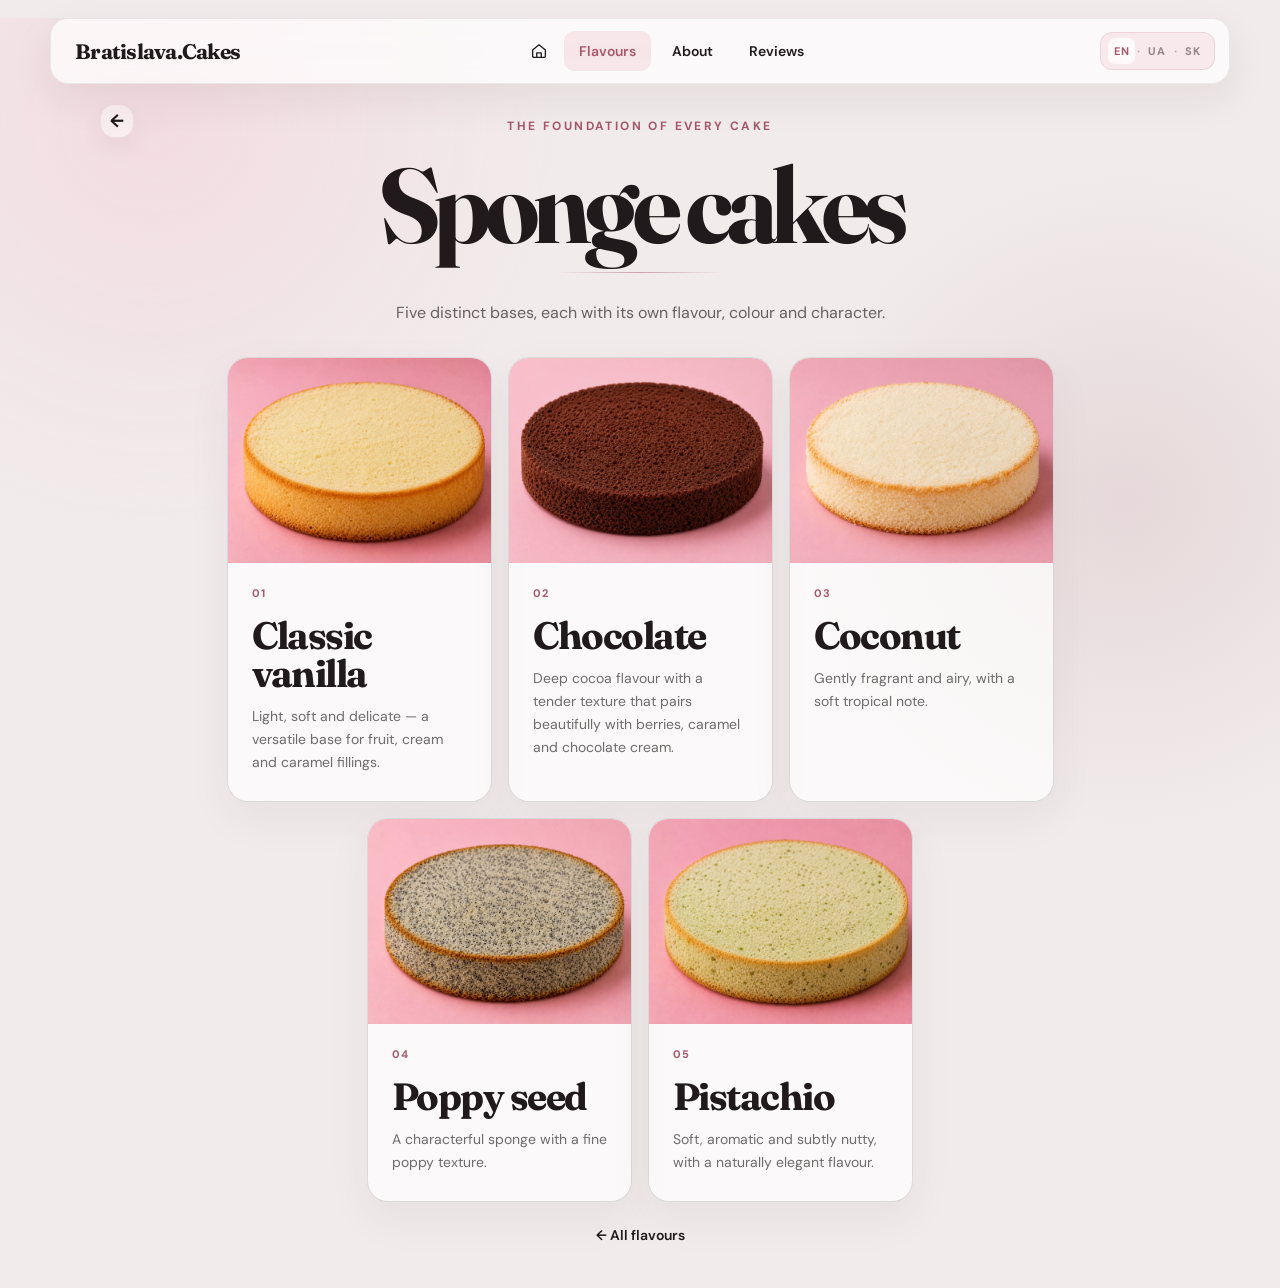
==== biscuits.html @ be89b929 "Initial cake website" ====
<!DOCTYPE html>
<html lang="en">
<head>
  <meta charset="UTF-8">
  <meta name="viewport" content="width=device-width, initial-scale=1.0">
  <meta name="description" content="Explore sponge cake flavours.">
  <title>Sponge cakes — Bratislava Cakes</title>
  <link rel="preconnect" href="https://fonts.googleapis.com">
  <link rel="preconnect" href="https://fonts.gstatic.com" crossorigin>
  <link href="https://fonts.googleapis.com/css2?family=DM+Sans:wght@400;500;600;700&family=Fraunces:opsz,wght@9..144,700;9..144,800&display=swap" rel="stylesheet">
  <link rel="stylesheet" href="style.css">
</head>
<body>
  <main class="page home-page catalog-page">
    <header class="top-nav">
      <a href="index.html" class="nav-logo" aria-label="Bratislava Cakes home">Bratislava.Cakes</a>
      <nav class="nav-links" aria-label="Main navigation">
        <a href="index.html" class="home-icon-link" aria-label="Home" title="Home">
          <svg viewBox="0 0 24 24" aria-hidden="true"><path d="M3.5 10.7 12 3.8l8.5 6.9v8.1a1.7 1.7 0 0 1-1.7 1.7H5.2a1.7 1.7 0 0 1-1.7-1.7v-8.1Z"></path><path d="M9 20.5v-6h6v6"></path></svg>
        </a>
        <a href="fillings.html" class="current" data-i18n="navFillings">Flavours</a>
        <a href="info.html" data-i18n="navInfo">About</a>
        <a href="reviews.html" data-i18n="navReviews">Reviews</a>
      </nav>
      <div class="language-switcher" aria-label="Choose language">
        <button class="language-option active" type="button" data-lang="en" aria-pressed="true">EN</button><span aria-hidden="true">·</span>
        <button class="language-option" type="button" data-lang="uk" aria-pressed="false">UA</button><span aria-hidden="true">·</span>
        <button class="language-option" type="button" data-lang="sk" aria-pressed="false">SK</button>
      </div>
    </header>

    <section class="catalog-hero">
      <a href="fillings.html" class="catalog-breadcrumb" data-i18n="backFlavours">← All flavours</a>
      <p class="hero-kicker" data-i18n="spongeKicker">The foundation of every cake</p>
      <h1 data-i18n="spongeTitle">Sponge cakes</h1>
      <p data-i18n="spongeIntro">Five distinct bases, each with its own flavour, colour and character.</p>
    </section>

    <section class="catalog-gallery sponge-grid">
      <article class="catalog-item">
        <img src="images/spongecakes/clasic.png" alt="Classic vanilla sponge cake">
        <div class="catalog-copy"><span>01</span><h2 data-i18n="spongeClassic">Classic vanilla</h2><p data-i18n="spongeClassicText">Light, soft and delicate — a versatile base for fruit, cream and caramel fillings.</p></div>
      </article>
      <article class="catalog-item">
        <img src="images/spongecakes/chocolate.png" alt="Chocolate sponge cake">
        <div class="catalog-copy"><span>02</span><h2 data-i18n="spongeChocolate">Chocolate</h2><p data-i18n="spongeChocolateText">Deep cocoa flavour with a tender texture that pairs beautifully with berries, caramel and chocolate cream.</p></div>
      </article>
      <article class="catalog-item">
        <img src="images/spongecakes/coconut.png" alt="Coconut sponge cake">
        <div class="catalog-copy"><span>03</span><h2 data-i18n="spongeCoconut">Coconut</h2><p data-i18n="spongeCoconutText">Gently fragrant and airy, with a soft tropical note.</p></div>
      </article>
      <article class="catalog-item">
        <img src="images/spongecakes/makovi.png" alt="Poppy seed sponge cake">
        <div class="catalog-copy"><span>04</span><h2 data-i18n="spongePoppy">Poppy seed</h2><p data-i18n="spongePoppyText">A characterful sponge with a fine poppy texture.</p></div>
      </article>
      <article class="catalog-item">
        <img src="images/spongecakes/phistacia.png" alt="Pistachio sponge cake">
        <div class="catalog-copy"><span>05</span><h2 data-i18n="spongePistachio">Pistachio</h2><p data-i18n="spongePistachioText">Soft, aromatic and subtly nutty, with a naturally elegant flavour.</p></div>
      </article>
    </section>

    <a href="fillings.html" class="about-back" data-i18n="backFlavours">← All flavours</a>
    <footer class="contacts"><p data-i18n="contactText">Contact me</p><div class="contact-links"><a href="https://www.instagram.com/torty_bratislava_?igsh=MTR3NGNseXhjaHdnbg==" target="_blank" rel="noopener noreferrer">Instagram</a><a href="https://www.facebook.com/Ilonatortybratislava" target="_blank" rel="noopener noreferrer">Facebook</a><a href="https://t.me/Lol_ita_18" target="_blank" rel="noopener noreferrer">Telegram</a></div></footer>
  </main>
  <script src="script.js"></script>
</body>
</html>
---- style.css ----
/* =========================
   БАЗОВІ НАЛАШТУВАННЯ
========================= */

* {
  margin: 0;
  padding: 0;
  box-sizing: border-box;
}

:root {
  --dark-pink: #A6596D;
  --bright-pink: #F2859A;
  --dusty-pink: #BE8F97;
  --light-pink: #F3D5DD;
  --cream: #F1EBEB;
  --text-dark: #6D2932;
  --ink: #211A1C;
  --white: #ffffff;
}

body {
  min-height: 100vh;
  overflow-x: hidden;

  font-family: Arial, sans-serif;
  color: var(--text-dark);

  background:
    radial-gradient(
      circle at top,
      var(--light-pink) 0%,
      var(--cream) 45%,
      var(--dusty-pink) 100%
    );
}

img {
  max-width: 100%;
}

.page {
  min-height: 100vh;
}

/* =========================
   ВЕРХНЄ МЕНЮ
========================= */

.top-nav {
  position: sticky;
  top: 18px;
  z-index: 50;

  width: calc(100% - 40px);
  max-width: 1150px;

  margin: 18px auto 0;
  padding: 14px 18px;

  display: flex;
  align-items: center;
  justify-content: space-between;
  gap: 20px;

  background: rgba(241, 235, 235, 0.88);
  border: 1px solid rgba(166, 89, 109, 0.25);
  border-radius: 26px;

  backdrop-filter: blur(14px);
  -webkit-backdrop-filter: blur(14px);

  box-shadow: 0 12px 30px rgba(166, 89, 109, 0.14);
}

.nav-logo {
  display: flex;
  align-items: center;
  gap: 12px;

  color: var(--dark-pink);
  text-decoration: none;
  font-weight: 900;
}

.nav-logo img {
  width: 48px;
  height: 48px;

  border-radius: 50%;
  object-fit: cover;

  border: 2px solid var(--light-pink);
}

.nav-links {
  display: flex;
  align-items: center;
  gap: 12px;
}

.nav-links a {
  padding: 12px 18px;

  color: var(--dark-pink);
  background: var(--light-pink);

  border: 1px solid transparent;
  border-radius: 18px;

  text-decoration: none;
  font-weight: 800;

  transition: 0.25s;
}

.nav-links a:hover {
  color: var(--cream);
  background: var(--bright-pink);

  transform: translateY(-2px);
}

.nav-links a.active {
  color: var(--cream);
  background: var(--dark-pink);
  border-color: var(--dark-pink);

  box-shadow: 0 8px 20px rgba(166, 89, 109, 0.25);
}

/* =========================
   ГОЛОВНИЙ ЕКРАН
========================= */

.main-hero {
  position: relative;

  min-height: 720px;
  overflow: hidden;

  padding: 70px 24px 80px;

  text-align: center;
}

.hero-content {
  position: relative;
  z-index: 3;
}

.hero-logo {
  width: 190px;
  height: 190px;

  margin-bottom: 26px;

  border-radius: 50%;
  object-fit: cover;

  border: 0.5px solid rgba(0, 0, 0, 0.25);

  box-shadow:
    0 0 28px rgba(0, 0, 0, 0.14),
    0 0 50px rgba(0, 0, 0, 0.08);
}

.hero-content h1,
.hero-title {
  max-width: 900px;
  margin: 0 auto;

  font-family: "Lilita One", sans-serif;
  font-size: clamp(54px, 7vw, 82px);
  font-weight: 400;
  line-height: 0.95;
  letter-spacing: 1px;

  color: var(--dark-pink);

  text-shadow:
    0 4px 10px rgba(166, 89, 109, 0.12);
}

/* =========================
   РОЖЕВА ДУГА
========================= */

.pink-ribbon {
  position: absolute;
  top: 280px;
  left: 0;
  z-index: 1;

  width: 100%;
  height: 350px;

  pointer-events: none;

  filter:
    drop-shadow(0 28px 28px rgba(166, 89, 109, 0.32))
    drop-shadow(0 10px 18px rgba(109, 41, 50, 0.18))
    drop-shadow(0 -8px 16px rgba(255, 255, 255, 0.25));
}

.main-hero::before,
.main-hero::after {
  content: none;
  display: none;
}

/* =========================
   КОНТАКТИ
========================= */

.contacts {
  width: calc(100% - 40px);
  max-width: 900px;

  margin: 30px auto 40px;
  padding: 22px;

  color: var(--dark-pink);
  text-align: center;

  background: rgba(241, 235, 235, 0.75);
  border: 1px solid rgba(166, 89, 109, 0.35);
  border-radius: 22px;

  box-shadow: 0 12px 30px rgba(166, 89, 109, 0.12);
}

.contacts p {
  margin-bottom: 12px;

  text-align: center;
  font-weight: 800;
}

.contact-links {
  display: flex;
  justify-content: center;
  flex-wrap: wrap;
  gap: 12px;
}

.contact-links a {
  padding: 10px 16px;

  color: var(--dark-pink);
  background: var(--light-pink);

  border: 1px solid rgba(166, 89, 109, 0.3);
  border-radius: 14px;

  text-decoration: none;
  font-size: 14px;
  font-weight: 700;

  transition: 0.25s;
}

.contact-links a:hover {
  color: var(--cream);
  background: var(--dark-pink);

  transform: translateY(-2px);
}

@media (max-width: 700px) {
  .top-nav {
    top: 8px;

    width: calc(100% - 20px);
    margin-top: 8px;

    flex-direction: column;
    gap: 12px;
  }

  .nav-links {
    justify-content: center;
    flex-wrap: wrap;
    gap: 8px;
  }

  .nav-links a {
    padding: 10px 13px;
    font-size: 14px;
  }

  .main-hero {
    min-height: 630px;
    padding: 55px 12px 60px;
  }

  .hero-logo {
    width: 135px;
    height: 135px;
  }

  .hero-content h1,
  .hero-title {
    font-size: 48px;
  }

  .pink-ribbon {
    top: 275px;
    height: 240px;
  }
}

/* =========================
   АНІМАЦІЯ
========================= */

@keyframes showUp {
  from {
    opacity: 0;
    transform: scale(0.92) translateY(20px);
  }

  to {
    opacity: 1;
    transform: scale(1) translateY(0);
  }
}

/* =========================
   ОНОВЛЕНА ГОЛОВНА СТОРІНКА
========================= */

body:has(.home-page) {
  color: var(--ink);
  background: var(--cream);
  font-family: "DM Sans", sans-serif;
}

.home-page .top-nav {
  top: 16px;
  max-width: 1180px;
  padding: 12px 14px 12px 24px;
  background: rgba(255, 255, 255, 0.7);
  border: 1px solid rgba(33, 26, 28, 0.08);
  border-radius: 18px;
  box-shadow: 0 14px 40px rgba(73, 43, 51, 0.08);
}

.home-page .nav-logo {
  color: var(--ink);
  font-family: "Fraunces", serif;
  font-size: 21px;
  font-weight: 700;
  letter-spacing: -0.035em;
}

.home-page .nav-links {
  gap: 6px;
}

.home-page .nav-links a {
  padding: 10px 14px;
  color: var(--ink);
  background: transparent;
  border-radius: 10px;
  font-size: 14px;
  font-weight: 600;
}

.home-page .nav-links a:hover {
  color: var(--dark-pink);
  background: rgba(243, 213, 221, 0.55);
  transform: none;
}

.language-switcher {
  display: flex;
  align-items: center;
  gap: 2px;
  padding: 5px 7px;
  color: rgba(33, 26, 28, 0.3);
  background: rgba(243, 213, 221, 0.45);
  border: 1px solid rgba(166, 89, 109, 0.14);
  border-radius: 12px;
}

.language-option {
  padding: 6px;
  color: rgba(33, 26, 28, 0.48);
  background: transparent;
  border: 0;
  border-radius: 7px;
  font: inherit;
  font-size: 11px;
  font-weight: 700;
  letter-spacing: 0.08em;
  cursor: pointer;
  transition: 0.2s ease;
}

.language-option:hover,
.language-option.active {
  color: var(--dark-pink);
  background: rgba(255, 255, 255, 0.72);
}

.home-page .main-hero {
  min-height: calc(100vh - 96px);
  min-height: calc(100svh - 96px);
  padding: clamp(36px, 6svh, 72px) 24px clamp(150px, 19svh, 190px);
  display: flex;
  align-items: center;
  justify-content: center;
}

.hero-glow {
  position: absolute;
  top: -120px;
  left: 50%;
  width: min(900px, 95vw);
  height: 620px;
  transform: translateX(-50%);
  background: radial-gradient(circle, rgba(243, 213, 221, 0.95) 0%, rgba(241, 235, 235, 0) 68%);
  pointer-events: none;
}

.home-page .hero-content {
  position: relative;
  z-index: 4;
  transform: translateY(clamp(-18px, -2.5svh, 0px));
}

.hero-kicker {
  margin-bottom: 22px;
  color: var(--dark-pink);
  font-size: 12px;
  font-weight: 700;
  letter-spacing: 0.2em;
  text-transform: uppercase;
}

.home-page .hero-logo {
  width: 210px;
  height: 210px;
  margin-bottom: 30px;
  border: 1px solid rgba(33, 26, 28, 0.08);
  box-shadow: 0 24px 55px rgba(109, 41, 50, 0.13), 0 0 0 10px rgba(255, 255, 255, 0.42);
}

.home-page .hero-title {
  font-family: "Fraunces", serif;
  font-size: clamp(56px, 7.4vw, 94px);
  font-weight: 700;
  line-height: 0.94;
  letter-spacing: -0.06em;
  color: var(--ink);
  text-shadow: none;
}

.hero-description {
  max-width: 510px;
  margin: 22px auto 0;
  color: rgba(33, 26, 28, 0.66);
  font-size: 16px;
  line-height: 1.7;
}

.home-page .pink-ribbon {
  top: auto;
  bottom: -1px;
  z-index: 2;
  height: 175px;
  filter: drop-shadow(0 -14px 22px rgba(166, 89, 109, 0.13));
}

.featured-cakes {
  position: relative;
  overflow: hidden;
  width: min(1180px, calc(100% - 32px));
  margin: 42px auto 30px;
  padding: clamp(18px, 2.2vw, 26px);
  background:
    radial-gradient(circle at 10% 4%, rgba(230, 162, 181, 0.24), transparent 28%),
    radial-gradient(circle at 88% 12%, rgba(166, 89, 109, 0.08), transparent 24%),
    linear-gradient(135deg, rgba(255, 250, 247, 0.9), rgba(248, 225, 231, 0.36));
  border: 1px solid rgba(166, 89, 109, 0.22);
  border-radius: 32px;
  box-shadow:
    inset 0 0 0 1px rgba(255, 255, 255, 0.62),
    0 24px 62px rgba(73, 43, 51, 0.11);
}

.featured-cakes-heading {
  position: relative;
  z-index: 1;
  margin-bottom: 16px;
  text-align: center;
}

.featured-cakes-heading h2 {
  color: var(--ink);
  font-family: "Fraunces", serif;
  font-size: clamp(36px, 4.2vw, 56px);
  line-height: 0.95;
  letter-spacing: -0.06em;
}

.featured-cakes-heading h2::after,
.about-hero h1::after,
.flavours-hero h1::after,
.catalog-hero h1::after,
.real-cakes-hero h1::after,
.reviews-hero h1::after {
  content: "";
  display: block;
  width: min(170px, 38vw);
  height: 1px;
  margin: 18px auto 0;
  background: linear-gradient(90deg, transparent, rgba(166, 89, 109, 0.5), transparent);
}

.featured-cakes-heading h2::after {
  width: min(145px, 34vw);
  margin-top: 14px;
}

.featured-cakes-carousel {
  position: relative;
  z-index: 1;
}

.featured-cakes-rows {
  display: grid;
  gap: 10px;
}

.featured-cakes-carousel {
  overflow: hidden;
  padding: 12px 4px 10px;
  border-top: 1px solid rgba(166, 89, 109, 0.2);
  border-radius: 0;
}

.featured-cakes-carousel::before {
  content: "";
  position: absolute;
  top: -1px;
  left: 50%;
  z-index: 2;
  width: min(220px, 44%);
  height: 1px;
  background: linear-gradient(90deg, transparent, rgba(166, 89, 109, 0.72), transparent);
  transform: translateX(-50%);
  pointer-events: none;
}

.featured-cakes-track {
  width: max-content;
  display: flex;
  gap: 12px;
  animation: featuredCakesScroll 72s linear infinite;
}

.featured-cakes-carousel-reverse .featured-cakes-track {
  animation-name: featuredCakesScrollReverse;
  animation-duration: 76s;
}

.featured-cakes-carousel.is-paused .featured-cakes-track {
  animation-play-state: paused;
}

.featured-cakes-track img {
  width: clamp(132px, 14vw, 176px);
  aspect-ratio: 4 / 4.9;
  flex: 0 0 auto;
  object-fit: cover;
  padding: 4px;
  background: linear-gradient(145deg, rgba(255, 250, 247, 0.84), rgba(243, 213, 221, 0.34));
  border: 1px solid rgba(166, 89, 109, 0.18);
  border-radius: 22px;
  box-shadow:
    inset 0 0 0 1px rgba(255, 255, 255, 0.56),
    0 14px 32px rgba(73, 43, 51, 0.1);
  cursor: pointer;
  opacity: var(--featured-opacity, 0.76);
  transform: scale(var(--featured-scale, 0.9));
  transform-origin: center;
  transition: opacity 0.28s ease, transform 0.28s ease, box-shadow 0.28s ease, filter 0.28s ease;
  will-change: transform, opacity;
}

.featured-cakes-track img:hover {
  border-color: rgba(166, 89, 109, 0.24);
  box-shadow:
    inset 0 0 0 1px rgba(255, 255, 255, 0.64),
    0 16px 36px rgba(73, 43, 51, 0.15);
  filter: saturate(1.06) contrast(1.02);
}

.featured-cakes-carousel.is-paused .featured-cakes-track img {
  cursor: pointer;
}

.real-cakes-link {
  width: fit-content;
  margin: 14px auto 0;
  padding: 9px 16px;
  display: flex;
  align-items: center;
  justify-content: center;
  color: var(--ink);
  text-decoration: none;
  background: rgba(255, 255, 255, 0.58);
  border: 1px solid rgba(166, 89, 109, 0.16);
  border-radius: 999px;
  box-shadow: 0 10px 26px rgba(73, 43, 51, 0.07);
  font-size: 13px;
  font-weight: 700;
  transition: 0.2s ease;
}

.real-cakes-link:hover {
  color: var(--white);
  background: var(--ink);
  border-color: var(--ink);
  transform: translateY(-2px);
}

.most-loved {
  width: min(820px, calc(100% - 40px));
  margin: 42px auto 0;
  padding: 22px 24px 24px;
  background:
    radial-gradient(circle at 8% 18%, rgba(230, 162, 181, 0.18), transparent 34%),
    linear-gradient(135deg, rgba(255, 250, 247, 0.72), rgba(243, 213, 221, 0.42));
  border: 1px solid rgba(166, 89, 109, 0.14);
  border-radius: 26px;
  box-shadow: 0 16px 42px rgba(73, 43, 51, 0.07);
}

.most-loved-heading {
  max-width: 560px;
  margin: 0 auto 16px;
  text-align: center;
}

.most-loved-heading h2 {
  color: var(--ink);
  font-family: "Fraunces", serif;
  font-size: clamp(30px, 4vw, 42px);
  line-height: 1;
  letter-spacing: -0.045em;
}

.most-loved-heading > p:last-child {
  max-width: 480px;
  margin: 9px auto 0;
  color: rgba(33, 26, 28, 0.62);
  font-size: 13px;
  line-height: 1.6;
}

.most-loved-grid {
  display: flex;
  flex-wrap: wrap;
  justify-content: center;
  gap: 9px;
}

.most-loved-chip {
  padding: 10px 15px;
  color: var(--ink);
  text-decoration: none;
  background: rgba(255, 255, 255, 0.58);
  border: 1px solid rgba(166, 89, 109, 0.15);
  border-radius: 999px;
  box-shadow: 0 9px 22px rgba(73, 43, 51, 0.06);
  font-size: 13px;
  font-weight: 700;
  transition: 0.2s ease;
}

.most-loved-chip:hover {
  color: var(--white);
  background: var(--ink);
  border-color: var(--ink);
  transform: translateY(-2px);
}

@keyframes featuredCakesScroll {
  from {
    transform: translateX(0);
  }

  to {
    transform: translateX(calc(-50% - 7px));
  }
}

@keyframes featuredCakesScrollReverse {
  from {
    transform: translateX(calc(-50% - 7px));
  }

  to {
    transform: translateX(0);
  }
}

@media (prefers-reduced-motion: reduce) {
  .featured-cakes-track {
    animation: none;
  }
}

/* =========================
   ABOUT
========================= */

.about-page {
  padding-bottom: 10px;
  background: radial-gradient(circle at 50% 8%, rgba(243, 213, 221, 0.8), transparent 34%);
}

.home-page .nav-links a.current {
  color: var(--dark-pink);
  background: rgba(243, 213, 221, 0.55);
}

.home-page .nav-links .home-icon-link {
  width: 38px;
  height: 38px;
  padding: 9px;
  display: inline-flex;
  align-items: center;
  justify-content: center;
}

.home-icon-link svg {
  width: 18px;
  height: 18px;
  fill: none;
  stroke: currentColor;
  stroke-width: 1.8;
  stroke-linecap: round;
  stroke-linejoin: round;
}

.about-hero {
  width: min(920px, calc(100% - 40px));
  margin: 0 auto;
  padding: 62px 0 44px;
  text-align: center;
}

.about-hero h1 {
  max-width: 800px;
  margin: 0 auto;
  color: var(--ink);
  font-family: "Fraunces", serif;
  font-size: clamp(54px, 8vw, 96px);
  font-weight: 700;
  line-height: 0.95;
  letter-spacing: -0.055em;
  white-space: pre-line;
}

.about-intro {
  max-width: 650px;
  margin: 24px auto 0;
  color: rgba(33, 26, 28, 0.68);
  font-size: 17px;
  line-height: 1.8;
}

.about-grid {
  width: min(1100px, calc(100% - 40px));
  margin: 0 auto;
  display: grid;
  grid-template-columns: 1.25fr 0.75fr;
  gap: 18px;
}

.about-card {
  position: relative;
  min-height: 270px;
  padding: 30px;
  overflow: hidden;
  display: flex;
  flex-direction: column;
  justify-content: space-between;
  background: rgba(255, 255, 255, 0.62);
  border: 1px solid rgba(33, 26, 28, 0.08);
  border-radius: 24px;
  box-shadow: 0 18px 50px rgba(73, 43, 51, 0.06);
}

.about-card > * {
  position: relative;
  z-index: 2;
}

.about-card-ingredients {
  background:
    linear-gradient(135deg, rgba(255, 250, 247, 0.66), rgba(248, 225, 231, 0.36)),
    url("images/about/about-ingredients.jpeg") center 46% / cover no-repeat;
}

.about-card-ingredients::after {
  content: "";
  position: absolute;
  inset: 0;
  z-index: 1;
  background:
    radial-gradient(circle at 18% 18%, rgba(255, 250, 247, 0.34), transparent 34%),
    linear-gradient(180deg, rgba(255, 250, 247, 0.2), rgba(255, 250, 247, 0.6));
  pointer-events: none;
}

.about-card-cream {
  background:
    linear-gradient(135deg, rgba(255, 250, 247, 0.7), rgba(255, 255, 255, 0.58)),
    url("images/about/about-cream-white.jpeg") center 52% / cover no-repeat;
}

.about-card-cream::after {
  content: "";
  position: absolute;
  inset: 0;
  z-index: 1;
  background:
    radial-gradient(circle at 80% 10%, rgba(243, 213, 221, 0.2), transparent 34%),
    linear-gradient(180deg, rgba(255, 255, 255, 0.18), rgba(255, 250, 247, 0.62));
  pointer-events: none;
}

.about-card-featured {
  grid-row: span 2;
  min-height: 558px;
  color: var(--white);
  background: var(--dark-pink);
}

.about-card-featured::before {
  content: "";
  position: absolute;
  inset: 0;
  z-index: 0;
  background: url("images/about/about-cake-moment.jpeg") center 55% / cover no-repeat;
  opacity: 0.42;
  filter: saturate(0.9) contrast(1.04) brightness(0.96);
}

.about-card-featured::after {
  content: "";
  position: absolute;
  inset: 0;
  z-index: 1;
  background:
    linear-gradient(90deg, rgba(166, 89, 109, 0.9) 0%, rgba(166, 89, 109, 0.76) 54%, rgba(166, 89, 109, 0.54) 100%),
    radial-gradient(circle at 82% 28%, rgba(255, 255, 255, 0.12), transparent 36%);
  pointer-events: none;
}

.about-number {
  font-size: 12px;
  font-weight: 700;
  letter-spacing: 0.12em;
  opacity: 0.55;
}

.about-card h2 {
  max-width: 490px;
  margin-bottom: 18px;
  font-family: "Fraunces", serif;
  font-size: clamp(28px, 4vw, 45px);
  line-height: 1.05;
  letter-spacing: -0.035em;
}

.about-card p {
  max-width: 550px;
  color: rgba(33, 26, 28, 0.67);
  line-height: 1.75;
}

.about-card-featured p {
  color: rgba(255, 255, 255, 0.76);
}

.days-note {
  width: fit-content;
  padding: 11px 15px;
  color: var(--dark-pink);
  background: var(--cream);
  border-radius: 999px;
  font-size: 13px;
}

.about-back {
  display: block;
  width: fit-content;
  margin: 24px auto 34px;
  color: var(--ink);
  text-decoration: none;
  font-size: 14px;
  font-weight: 600;
}

.about-back:hover {
  color: var(--dark-pink);
}

@media (max-width: 760px) {
  .about-hero {
    padding: 44px 0 34px;
  }

  .about-hero h1 {
    font-size: clamp(46px, 14vw, 66px);
  }

  .about-intro {
    font-size: 15px;
  }

  .about-grid {
    grid-template-columns: 1fr;
  }

  .about-card,
  .about-card-featured {
    min-height: 330px;
    grid-row: auto;
    padding: 25px;
  }
}

/* =========================
   FLAVOURS
========================= */

.flavours-page {
  padding-bottom: 10px;
  background:
    radial-gradient(circle at 8% 32%, rgba(243, 213, 221, 0.72), transparent 27%),
    radial-gradient(circle at 92% 8%, rgba(190, 143, 151, 0.28), transparent 24%);
}

.flavours-hero {
  width: min(920px, calc(100% - 40px));
  margin: 0 auto;
  padding: 54px 0 26px;
  text-align: center;
}

.flavours-hero h1 {
  color: var(--ink);
  font-family: "Fraunces", serif;
  font-size: clamp(58px, 8.5vw, 104px);
  font-weight: 700;
  line-height: 0.9;
  letter-spacing: -0.06em;
  white-space: pre-line;
}

.flavours-hero > p:last-child {
  max-width: 590px;
  margin: 28px auto 0;
  color: rgba(33, 26, 28, 0.66);
  font-size: 16px;
  line-height: 1.75;
}

.flavour-categories {
  width: min(1100px, calc(100% - 40px));
  margin: 0 auto 44px;
  display: grid;
  grid-template-columns: repeat(2, minmax(0, 1fr));
  gap: 14px;
}

.flavour-category {
  min-height: 175px;
  padding: 24px;
  display: grid;
  grid-template-columns: 1fr auto;
  grid-template-rows: auto 1fr;
  color: var(--ink);
  background: rgba(255, 255, 255, 0.62);
  border: 1px solid rgba(33, 26, 28, 0.08);
  border-radius: 22px;
  text-decoration: none;
  box-shadow: 0 15px 42px rgba(73, 43, 51, 0.05);
  transition: transform 0.25s ease, box-shadow 0.25s ease, background 0.25s ease;
}

.category-index {
  grid-column: 1;
  grid-row: 1;
  font-size: 11px;
  font-weight: 700;
  letter-spacing: 0.12em;
  opacity: 0.45;
}

.flavour-category h2 {
  grid-column: 1;
  grid-row: 2;
  align-self: end;
  max-width: 400px;
  font-family: "Fraunces", serif;
  font-size: clamp(27px, 3.5vw, 42px);
  line-height: 1;
  letter-spacing: -0.04em;
}

.category-arrow {
  grid-column: 2;
  grid-row: 1 / -1;
  align-self: end;
  width: 40px;
  height: 40px;
  display: grid;
  place-items: center;
  color: inherit;
  border: 1px solid rgba(33, 26, 28, 0.13);
  border-radius: 50%;
  font-size: 18px;
  text-decoration: none;
  transition: transform 0.25s ease;
}

.flavour-category:hover {
  background: rgba(255, 255, 255, 0.9);
  box-shadow: 0 20px 50px rgba(73, 43, 51, 0.1);
  transform: translateY(-4px);
}

.flavour-category:hover .category-arrow {
  transform: rotate(12deg);
}

.flavour-category.last-visited .category-arrow {
  color: var(--dark-pink);
  background: rgba(190, 143, 151, 0.14);
  border-color: rgba(166, 89, 109, 0.2);
  box-shadow: 0 8px 20px rgba(166, 89, 109, 0.08);
}

@media (max-width: 700px) {
  .flavours-hero {
    padding: 36px 0 22px;
  }

  .flavour-categories {
    grid-template-columns: 1fr;
  }

  .flavour-category {
    min-height: 150px;
  }

  .catalog-breadcrumb {
    top: 92px;
    left: 12px;
    width: 30px;
    height: 30px;
    border-radius: 12px;
  }

  .catalog-breadcrumb::before {
    font-size: 16px;
  }
}

/* =========================
   FLAVOUR CATALOGS
========================= */

.catalog-page {
  padding-bottom: 10px;
  background:
    radial-gradient(circle at 12% 8%, rgba(243, 213, 221, 0.68), transparent 25%),
    radial-gradient(circle at 88% 38%, rgba(190, 143, 151, 0.2), transparent 24%);
}

.catalog-hero {
  position: relative;
  width: min(1020px, calc(100% - 40px));
  margin: 0 auto;
  padding: 34px 0 30px;
  text-align: center;
}

.catalog-breadcrumb {
  position: fixed;
  top: 104px;
  left: max(16px, calc((100vw - 1080px) / 2));
  z-index: 44;
  display: inline-flex;
  align-items: center;
  justify-content: center;
  overflow: hidden;
  width: 34px;
  height: 34px;
  color: transparent;
  background: rgba(255, 255, 255, 0.48);
  border: 1px solid rgba(166, 89, 109, 0.12);
  border-radius: 14px;
  text-decoration: none;
  font-size: 0;
  font-weight: 700;
  line-height: 1;
  box-shadow: 0 10px 24px rgba(73, 43, 51, 0.06);
  backdrop-filter: blur(10px);
  -webkit-backdrop-filter: blur(10px);
  transition: transform 0.2s ease, background 0.2s ease, border-color 0.2s ease;
}

.catalog-breadcrumb::before {
  content: "←";
  color: var(--ink);
  font-size: 18px;
  line-height: 1;
  transition: color 0.2s ease;
}

.catalog-breadcrumb:hover {
  background: rgba(255, 255, 255, 0.7);
  border-color: rgba(166, 89, 109, 0.18);
  transform: translateX(-2px);
}

.catalog-breadcrumb:hover::before {
  color: var(--dark-pink);
}

@media (max-width: 700px) {
  .catalog-breadcrumb {
    top: 92px;
    left: 12px;
    width: 30px;
    height: 30px;
    border-radius: 12px;
  }

  .catalog-breadcrumb::before {
    font-size: 16px;
  }
}

.catalog-hero h1 {
  color: var(--ink);
  font-family: "Fraunces", serif;
  font-size: clamp(58px, 9vw, 106px);
  font-weight: 700;
  line-height: 0.92;
  letter-spacing: -0.06em;
}

.catalog-hero > p:last-child {
  max-width: 580px;
  margin: 26px auto 0;
  color: rgba(33, 26, 28, 0.66);
  line-height: 1.75;
}

.catalog-gallery {
  width: min(1080px, calc(100% - 40px));
  margin: 0 auto;
  display: grid;
  gap: 20px;
}

.sponge-grid {
  width: min(900px, calc(100% - 40px));
  display: flex;
  flex-wrap: wrap;
  justify-content: center;
  gap: 16px;
}

.popular-grid,
.collection-grid {
  display: flex;
  flex-wrap: wrap;
  justify-content: center;
  align-items: stretch;
  gap: 20px;
}

.catalog-item {
  overflow: hidden;
  display: flex;
  flex-direction: column;
  flex: 0 1 235px;
  background: rgba(255, 255, 255, 0.68);
  border: 1px solid rgba(33, 26, 28, 0.08);
  border-radius: 24px;
  box-shadow: 0 16px 45px rgba(73, 43, 51, 0.06);
  scroll-margin-top: 120px;
  transition: transform 0.32s ease, box-shadow 0.32s ease, border-color 0.32s ease;
}

.catalog-item:hover {
  transform: none;
  box-shadow: 0 18px 48px rgba(73, 43, 51, 0.09);
  border-color: rgba(166, 89, 109, 0.18);
}

.catalog-item:target {
  animation: cakeTargetGlow 3.8s ease;
}

.catalog-item:target .catalog-copy {
  animation: cakeTargetCopyGlow 3.8s ease;
}

.catalog-item:target .catalog-copy span {
  color: var(--dark-pink);
  animation: cakeTargetNumber 3.8s ease;
}

@keyframes cakeTargetGlow {
  0% {
    border-color: rgba(33, 26, 28, 0.08);
    background: rgba(255, 255, 255, 0.68);
    box-shadow: 0 16px 45px rgba(73, 43, 51, 0.06);
  }

  18% {
    border-color: rgba(166, 89, 109, 0.2);
    background:
      radial-gradient(circle at 50% 18%, rgba(243, 213, 221, 0.78), transparent 52%),
      rgba(255, 248, 250, 0.92);
    box-shadow:
      0 0 0 1px rgba(166, 89, 109, 0.08),
      0 0 42px rgba(243, 213, 221, 0.95),
      0 20px 54px rgba(166, 89, 109, 0.18);
  }

  48% {
    border-color: rgba(166, 89, 109, 0.14);
    background:
      radial-gradient(circle at 50% 18%, rgba(243, 213, 221, 0.46), transparent 54%),
      rgba(255, 250, 250, 0.84);
    box-shadow:
      0 0 30px rgba(243, 213, 221, 0.68),
      0 18px 48px rgba(166, 89, 109, 0.12);
  }

  100% {
    border-color: rgba(33, 26, 28, 0.08);
    background: rgba(255, 255, 255, 0.68);
    box-shadow: 0 16px 45px rgba(73, 43, 51, 0.06);
  }
}

@keyframes cakeTargetCopyGlow {
  0%, 100% {
    background: transparent;
  }

  18% {
    background: linear-gradient(135deg, rgba(243, 213, 221, 0.56), rgba(255, 255, 255, 0.26));
  }

  48% {
    background: linear-gradient(135deg, rgba(243, 213, 221, 0.34), rgba(255, 255, 255, 0.18));
  }
}

@keyframes cakeTargetNumber {
  0%, 100% {
    opacity: 0.45;
  }

  18%, 48% {
    opacity: 0.95;
  }
}

.catalog-item img {
  display: block;
  width: 100%;
  object-fit: cover;
  transition: transform 0.45s ease, filter 0.45s ease;
}

.catalog-item:hover img {
  transform: scale(1.025);
  filter: saturate(1.05) contrast(1.02);
}

.sponge-grid .catalog-item img {
  aspect-ratio: 1 / 0.78;
}

.sponge-grid .catalog-item {
  flex: 0 1 265px;
  border-radius: 21px;
}

.popular-grid .catalog-item img {
  height: auto;
  aspect-ratio: auto;
  object-fit: initial;
  object-position: center;
  background: transparent;
}

.collection-grid .catalog-item img {
  height: auto;
  aspect-ratio: auto;
  object-fit: initial;
  background: transparent;
}

.popular-grid .catalog-copy,
.collection-grid .catalog-copy {
  flex: 1;
  min-height: 185px;
}

.fruit-plombir-card {
  flex-basis: min(100%, 500px);
  display: grid;
  grid-template-columns: minmax(0, 0.95fr) minmax(190px, 1.05fr);
}

.fruit-plombir-card img {
  width: 100%;
  height: 100%;
  object-fit: cover;
}

.fruit-plombir-card .catalog-copy {
  min-height: auto;
  display: flex;
  flex-direction: column;
  justify-content: end;
}

.catalog-item:has(img[src$="3chocolate.png"]) { --photo-bg: #f8bac7; }
.catalog-item:has(img[src$="bananacaramel.png"]) { --photo-bg: #fabfcb; }
.catalog-item:has(img[src$="beilis.kava.png"]) { --photo-bg: #f4c2d1; }
.catalog-item:has(img[src$="blackoxamit.png"]) { --photo-bg: #f8baca; }
.catalog-item:has(img[src$="bueno.png"]) { --photo-bg: #f8d3db; }
.catalog-item:has(img[src$="caramelcrembrule.png"]) { --photo-bg: #f3b2c3; }
.catalog-item:has(img[src$="cherryandcoconut.png"]) { --photo-bg: #f7bbcc; }
.catalog-item:has(img[src$="cherrychocolate.png"]) { --photo-bg: #f8bbc8; }
.catalog-item:has(img[src$="chocolatemilksmatok.png"]) { --photo-bg: #fabdca; }
.catalog-item:has(img[src$="chocolatespokusa.png"]) { --photo-bg: #fab9ca; }
.catalog-item:has(img[src$="jogurt.png"]) { --photo-bg: #f2b9c5; }
.catalog-item:has(img[src$="kapuchino.png"]) { --photo-bg: #f5b9ca; }
.catalog-item:has(img[src$="lotus.png"]) { --photo-bg: #f7b3c2; }
.catalog-item:has(img[src$="makovioxamit.png"]),
.catalog-item:has(img[src$="makovioxamit-v5.png"]) { --photo-bg: #F6BFD3; }
.catalog-item:has(img[src$="nutella.png"]) { --photo-bg: #f6afbd; }
.catalog-item:has(img[src$="oreo.png"]) { --photo-bg: #f9c9d5; }
.catalog-item:has(img[src$="oreocherry.png"]) { --photo-bg: #f3aebd; }
.catalog-item:has(img[src$="oreoraspberry.png"]) { --photo-bg: #f4b1c0; }
.catalog-item:has(img[src$="phistaciacherry.png"]) { --photo-bg: #f4b8c4; }
.catalog-item:has(img[src$="phistaciaraspberry.png"]) { --photo-bg: #f7bac6; }
.catalog-item:has(img[src$="pinakolada.png"]) { --photo-bg: #f6b5c3; }
.catalog-item:has(img[src$="plombircherry.png"]) { --photo-bg: #f6bccb; }
.catalog-item:has(img[src$="rafaello.png"]) { --photo-bg: #f6cbd5; }
.catalog-item:has(img[src$="raspberryandcoconut.png"]) { --photo-bg: #f7b8c9; }
.catalog-item:has(img[src$="redoksamit.png"]) { --photo-bg: #F6BFD3; }
.catalog-item:has(img[src$="shedevrcornoslivkurahanuts.png"]) { --photo-bg: #f3b2c0; }
.catalog-item:has(img[src$="snickers.png"]) { --photo-bg: #f8ceda; }
.catalog-item:has(img[src$="strawberryvanilla.png"]) { --photo-bg: #f4acbb; }
.catalog-item:has(img[src$="teramisufruits.png"]) { --photo-bg: #f5b7c5; }
.catalog-item:has(img[src$="tiramisu.png"]) { --photo-bg: #F6BFD3; }
.catalog-item:has(img[src$="toffee.png"]) { --photo-bg: #F6BFD3; }
.catalog-item:has(img[src$="trimushkitera.png"]) { --photo-bg: #F6BFD3; }

.collection-grid .catalog-copy h2 {
  font-size: clamp(24px, 2.6vw, 34px);
}

.desserts-section {
  width: min(980px, calc(100% - 40px));
  margin: 0 auto 70px;
}

.desserts-section-heading {
  max-width: 680px;
  margin: 0 auto 28px;
  text-align: center;
}

.desserts-section-heading h2 {
  color: var(--ink);
  font-family: "Fraunces", serif;
  font-size: clamp(36px, 5vw, 58px);
  font-weight: 700;
  line-height: 0.98;
  letter-spacing: -0.05em;
}

.dessert-gallery {
  width: min(900px, 100%);
  margin-inline: auto;
  gap: 20px;
}

.dessert-gallery.collection-grid {
  grid-template-columns: repeat(3, minmax(0, 1fr));
}

.desserts-page .dessert-gallery .catalog-item img {
  width: 100%;
  height: 300px;
  object-fit: cover;
  object-position: center;
  background: transparent;
}

.desserts-page .dessert-gallery .catalog-copy {
  min-height: 170px;
  padding: 21px 20px 24px;
}

.desserts-page .dessert-gallery .catalog-copy > span {
  margin-bottom: 13px;
}

.desserts-page .dessert-gallery .catalog-copy h2 {
  font-size: clamp(23px, 2.4vw, 30px);
}

.desserts-page .dessert-gallery .catalog-copy p {
  font-size: 13.5px;
}

.desserts-page .dessert-roll-card {
  flex-basis: min(100%, 760px);
  width: min(100%, 760px);
  margin: 8px auto 0;
  display: grid;
  grid-template-columns: minmax(0, 1fr) minmax(230px, 0.72fr);
}

.desserts-page .dessert-roll-card img {
  width: 100%;
  height: auto;
  max-height: none;
  object-fit: initial;
  background: transparent;
}

.desserts-page .dessert-roll-card .catalog-copy {
  align-self: stretch;
  display: flex;
  flex-direction: column;
  justify-content: end;
}

.classic-cakes-section {
  margin-top: 78px;
}

.classic-cakes-section .dessert-gallery {
  width: min(980px, 100%);
}

.classic-cakes-section .catalog-item {
  flex-basis: min(100%, 300px);
}

.classic-cakes-section .catalog-item img {
  height: 230px;
  object-fit: cover;
  object-position: center center;
}

.classic-cakes-section .catalog-item:has(img[src$="spartak.png"]) img {
  object-position: center 60%;
}

.classic-cakes-section .catalog-item:has(img[src$="esterchazi.png"]) img,
.classic-cakes-section .catalog-item:has(img[src$="monasirskaizba.png"]) img {
  object-position: center 58%;
}

.classic-cakes-section .catalog-copy {
  min-height: 178px;
}

.catalog-item:has(img[src$="medovik.png"]) { --photo-bg: #fab5bf; }
.catalog-item:has(img[src$="napoleon.png"]) { --photo-bg: #f7adba; }
.catalog-item:has(img[src$="spartak.png"]) { --photo-bg: #f2a6b6; }
.catalog-item:has(img[src$="esterchazi.png"]) { --photo-bg: #f4adb9; }
.catalog-item:has(img[src$="monasirskaizba.png"]) { --photo-bg: #f6b7c2; }
.catalog-item:has(img[src$="gorisokzguscenummilk.png"]) { --photo-bg: #fdd8de; }
.catalog-item:has(img[src$="brauni.png"]) { --photo-bg: #f9b2b9; }
.catalog-item:has(img[src$="braunitistecko.png"]) { --photo-bg: #f9cdd3; }
.catalog-item:has(img[src$="biscvitnitistecka-f6bfd3.png"]) { --photo-bg: #F6BFD3; }
.catalog-item:has(img[src$="musovitistecka-f6bfd3.png"]) { --photo-bg: #F6BFD3; }
.catalog-item:has(img[src$="capcake-f6bfd3.png"]) { --photo-bg: #F6BFD3; }
.catalog-item:has(img[src$="chizcake.png"]) { --photo-bg: #fbabbc; }
.catalog-item:has(img[src$="chizcake-f6bfd3-v2.png"]) { --photo-bg: #F6BFD3; }
.catalog-item:has(img[src$="pavlova-f6bfd3-centered.png"]) { --photo-bg: #F6BFD3; }
.desserts-page .dessert-gallery .catalog-item:has(img[src$="pavlova-f6bfd3-centered.png"]) img {
  object-position: center 80%;
}
.catalog-item:has(img[src$="ruletubiscvitnuormerengovi-f6bfd3.png"]) { --photo-bg: #F6BFD3; }
.catalog-item:has(img[src$="ruletubiscvitnuormerengovi-f6bfd3-v2.png"]) { --photo-bg: #F6BFD3; }
.catalog-item:has(img[src$="ruletubiscvitnuormerengovi-f6bfd3-v3.png"]) { --photo-bg: #F6BFD3; }
.catalog-item:has(img[src$="ruletubiscvitnuormerengovi-f6bfd3-v5.png"]) { --photo-bg: #F6BFD3; }
.catalog-item:has(img[src$="ruletubiscvitnuormerengovi-f6bfd3-v6.png"]) { --photo-bg: #F6BFD3; }
.catalog-item:has(img[src$="tartaletka-f6bfd3-v2.png"]) { --photo-bg: #F6BFD3; }
.catalog-item:has(img[src$="tistechkoshu-f6bfd3.png"]) { --photo-bg: #F6BFD3; }
.catalog-item:has(img[src$="trajfl.png"]) { --photo-bg: #fcd2d8; }

.catalog-note {
  width: min(760px, calc(100% - 40px));
  margin: 28px auto 14px;
  padding: 16px 22px;
  color: rgba(33, 26, 28, 0.7);
  background: rgba(255, 255, 255, 0.58);
  border: 1px solid rgba(166, 89, 109, 0.16);
  border-radius: 999px;
  text-align: center;
  font-size: 14px;
  line-height: 1.55;
  box-shadow: 0 14px 35px rgba(73, 43, 51, 0.06);
}

.format-grid {
  width: min(860px, calc(100% - 40px));
  margin: 0 auto 44px;
  display: grid;
  grid-template-columns: repeat(2, minmax(0, 1fr));
  gap: 14px;
}

.format-card {
  position: relative;
  min-height: 0;
  overflow: hidden;
  padding: 0;
  display: flex;
  flex-direction: column;
  background:
    radial-gradient(circle at 15% 12%, rgba(243, 213, 221, 0.9), transparent 34%),
    rgba(255, 255, 255, 0.68);
  border: 1px solid rgba(166, 89, 109, 0.14);
  border-radius: 28px;
  box-shadow: 0 18px 48px rgba(73, 43, 51, 0.07);
  transition: transform 0.32s ease, box-shadow 0.32s ease, border-color 0.32s ease;
}

.format-card:hover {
  transform: translateY(-5px);
  border-color: rgba(166, 89, 109, 0.22);
  box-shadow: 0 24px 60px rgba(73, 43, 51, 0.12);
}

.format-card::before {
  content: "";
  position: absolute;
  inset: 11px;
  z-index: 1;
  border: 1px solid rgba(255, 255, 255, 0.44);
  border-radius: 22px;
  pointer-events: none;
}

.format-featured::before,
.format-wide::before {
  display: none;
}

.format-card::after {
  content: "";
  position: absolute;
  inset: 0;
  z-index: 0;
  background: linear-gradient(135deg, transparent 0 62%, rgba(166, 89, 109, 0.05));
  pointer-events: none;
}

.format-photo {
  position: relative;
  z-index: 1;
  width: calc(100% - 18px);
  aspect-ratio: 1 / 1;
  margin: 9px 9px 0;
  overflow: hidden;
  border: 1px solid rgba(33, 26, 28, 0.08);
  border-radius: 20px;
  box-shadow: inset 0 0 0 1px rgba(255, 255, 255, 0.44);
  background: rgba(255, 248, 243, 0.58);
}

.format-photo::before {
  content: "";
  position: absolute;
  inset: -18px;
  z-index: 0;
  background-image: var(--format-photo);
  background-size: cover;
  background-position: center;
  filter: blur(18px) saturate(0.95);
  opacity: 0.42;
  transform: scale(1.05);
}

.format-photo::after {
  content: "";
  position: absolute;
  inset: 0;
  z-index: 2;
  pointer-events: none;
  background-image: var(--format-photo);
  background-size: cover;
  background-position: center;
  filter: blur(7px) saturate(0.98);
  opacity: 0.28;
  mask:
    linear-gradient(90deg, #000 0 7%, transparent 15% 85%, #000 93% 100%),
    linear-gradient(180deg, #000 0 7%, transparent 15% 85%, #000 93% 100%);
  mask-composite: add;
}

.format-card img {
  position: relative;
  z-index: 1;
  width: 100%;
  height: 100%;
  display: block;
  object-fit: cover;
  object-position: center;
  transition: transform 0.45s ease, filter 0.45s ease;
}

.format-card:hover img {
  transform: scale(1.025);
  filter: saturate(1.05) contrast(1.02);
}

.format-image-classic {
  object-position: 50% 50%;
}

.format-image-bento {
  object-position: 50% 48%;
}

.format-image-mousse {
  object-position: 50% 54%;
}

.format-image-set {
  object-position: 50% 54%;
}

.format-card-copy {
  position: relative;
  z-index: 1;
  min-height: 178px;
  padding: clamp(18px, 2.4vw, 26px);
  display: flex;
  flex-direction: column;
}

.format-card-copy span {
  width: fit-content;
  margin-bottom: 15px;
  padding: 8px 11px;
  color: var(--dark-pink);
  background: rgba(255, 255, 255, 0.68);
  border: 1px solid rgba(166, 89, 109, 0.16);
  border-radius: 999px;
  font-size: 11px;
  font-weight: 800;
  letter-spacing: 0.12em;
}

.format-card h2 {
  margin: auto 0 10px;
  color: var(--ink);
  font-family: "Fraunces", serif;
  font-size: clamp(30px, 3.8vw, 46px);
  line-height: 0.95;
  letter-spacing: -0.055em;
}

.format-card p {
  max-width: 520px;
  color: rgba(33, 26, 28, 0.66);
  font-size: 14px;
  line-height: 1.6;
}

.format-card small {
  width: fit-content;
  margin-top: 20px;
  padding: 8px 12px;
  color: rgba(33, 26, 28, 0.58);
  background: rgba(255, 255, 255, 0.5);
  border: 1px solid rgba(166, 89, 109, 0.12);
  border-radius: 999px;
  font-size: 11px;
  font-weight: 800;
  letter-spacing: 0.08em;
  text-transform: uppercase;
}

.format-featured {
  grid-column: 1 / -1;
  display: grid;
  grid-template-columns: minmax(220px, 300px) minmax(0, 1fr);
  min-height: 0;
  background:
    radial-gradient(circle at 14% 18%, rgba(255, 248, 243, 0.95), transparent 34%),
    radial-gradient(circle at 84% 12%, rgba(166, 89, 109, 0.12), transparent 30%),
    rgba(255, 253, 247, 0.74);
}

.format-wide {
  grid-column: 1 / -1;
  display: grid;
  grid-template-columns: minmax(220px, 300px) minmax(0, 1fr);
  background:
    radial-gradient(circle at 16% 18%, rgba(255, 248, 243, 0.96), transparent 34%),
    radial-gradient(circle at 88% 18%, rgba(190, 143, 151, 0.12), transparent 30%),
    rgba(255, 253, 247, 0.72);
}

.format-featured img,
.format-wide img {
  align-self: stretch;
}

.format-featured .format-photo,
.format-wide .format-photo {
  width: calc(100% - 18px);
  margin: 9px;
  align-self: stretch;
}

.format-featured .format-card-copy,
.format-wide .format-card-copy {
  min-height: 0;
  justify-content: center;
}

.format-wide p {
  max-width: 680px;
}

.format-wide .format-photo {
  height: auto;
}

.format-wide .format-card-copy {
  min-height: 178px;
}

.available-fruits-section {
  width: min(720px, calc(100% - 40px));
  margin: -8px auto 26px;
  padding: 0;
  background: rgba(255, 255, 255, 0.62);
  border: 1px solid rgba(166, 89, 109, 0.16);
  border-radius: 24px;
  text-align: center;
  box-shadow: 0 14px 34px rgba(73, 43, 51, 0.055);
  overflow: hidden;
}

.fruit-catalog-page .catalog-hero {
  padding-bottom: 18px;
}

.fruit-catalog-page .catalog-hero > p:last-child {
  max-width: 470px;
  margin-top: 16px;
  font-size: 14px;
  line-height: 1.55;
}

.available-fruits-section summary {
  position: relative;
  display: flex;
  flex-direction: column;
  align-items: center;
  justify-content: center;
  gap: 4px;
  padding: 13px 48px 12px;
  cursor: pointer;
  list-style: none;
}

.available-fruits-section summary::-webkit-details-marker {
  display: none;
}

.available-fruits-section summary::after {
  content: "↓";
  position: absolute;
  right: 20px;
  top: 50%;
  color: var(--dark-pink);
  width: 25px;
  height: 25px;
  display: grid;
  place-items: center;
  background: rgba(243, 213, 221, 0.54);
  border: 1px solid rgba(166, 89, 109, 0.14);
  border-radius: 50%;
  font-size: 13px;
  line-height: 1;
  transform: translateY(-50%);
  transition: transform 0.22s ease, background 0.22s ease;
}

.available-fruits-section[open] summary::after {
  transform: translateY(-50%) rotate(180deg);
  background: rgba(255, 250, 247, 0.86);
}

.available-fruits-section summary .hero-kicker {
  margin: 0;
}

.available-fruits-section summary small {
  color: rgba(33, 26, 28, 0.52);
  font-size: 11px;
  font-weight: 700;
  letter-spacing: 0.02em;
}

.available-fruits-section h2 {
  margin-top: 8px;
  color: var(--ink);
  font-family: "Fraunces", serif;
  font-size: clamp(34px, 5vw, 54px);
  line-height: 1;
  letter-spacing: -0.05em;
}

.fruit-chip-list {
  margin: 0;
  padding: 0 18px 18px;
  display: flex;
  flex-wrap: wrap;
  justify-content: center;
  gap: 10px;
}

.fruit-chip-list span {
  padding: 8px 12px;
  color: var(--dark-pink);
  background: rgba(243, 213, 221, 0.72);
  border: 1px solid rgba(166, 89, 109, 0.18);
  border-radius: 999px;
  font-size: 13px;
  font-weight: 700;
}

.catalog-copy {
  padding: 23px 24px 27px;
}

.catalog-copy > span {
  display: block;
  margin-bottom: 17px;
  color: var(--dark-pink);
  font-size: 11px;
  font-weight: 700;
  letter-spacing: 0.12em;
}

.catalog-copy h2 {
  margin-bottom: 12px;
  color: var(--ink);
  font-family: "Fraunces", serif;
  font-size: clamp(27px, 3vw, 38px);
  line-height: 1;
  letter-spacing: -0.04em;
}

.catalog-copy p {
  color: rgba(33, 26, 28, 0.64);
  font-size: 14px;
  line-height: 1.65;
}

@media (max-width: 900px) {
  .popular-grid,
  .collection-grid {
    justify-content: center;
  }

  .catalog-item {
    flex-basis: 220px;
  }
}

@media (max-width: 650px) {
  .catalog-hero {
    padding: 32px 0 26px;
  }

  .catalog-breadcrumb {
    top: 28px;
  }

  .catalog-breadcrumb::before {
    font-size: 20px;
  }

  .catalog-hero h1 {
    font-size: clamp(50px, 15vw, 70px);
  }

  .sponge-grid {
    width: min(640px, calc(100% - 24px));
    gap: 14px;
  }

  .sponge-grid .catalog-item {
    flex-basis: min(100%, 330px);
  }

  .popular-grid,
  .collection-grid {
    width: min(520px, calc(100% - 24px));
    gap: 14px;
  }

  .popular-grid .catalog-item,
  .collection-grid .catalog-item {
    flex-basis: calc(50% - 7px);
  }

  .dessert-gallery.collection-grid {
    grid-template-columns: 1fr;
  }

  .desserts-page .dessert-gallery .catalog-item {
    max-width: 330px;
    margin-inline: auto;
  }

  .desserts-page .dessert-roll-card {
    max-width: none;
    display: block;
    flex-basis: 100%;
  }

  .fruit-plombir-card {
    display: block;
  }

  .desserts-page .dessert-roll-card img {
    width: 100%;
    max-height: none;
    aspect-ratio: auto;
    object-fit: initial;
  }

  .popular-grid .catalog-item img {
    aspect-ratio: auto;
    object-fit: initial;
  }

  .desserts-section {
    width: calc(100% - 24px);
    margin-bottom: 52px;
  }

  .catalog-note {
    width: calc(100% - 24px);
    margin: 24px auto 12px;
    border-radius: 22px;
  }

  .available-fruits-section {
    width: calc(100% - 24px);
    margin-bottom: 24px;
  }

  .available-fruits-section summary {
    padding: 12px 42px 11px 18px;
  }

  .available-fruits-section summary::after {
    right: 16px;
  }

  .fruit-chip-list {
    padding: 0 12px 14px;
    gap: 8px;
  }

  .fruit-chip-list span {
    padding: 7px 10px;
    font-size: 12px;
  }

  .format-grid {
    width: calc(100% - 24px);
    grid-template-columns: 1fr;
    gap: 14px;
  }

  .format-card,
  .format-featured {
    border-radius: 24px;
  }

  .format-card-copy {
    min-height: 172px;
    padding: 22px 20px;
  }

  .format-featured,
  .format-wide {
    display: flex;
    flex-direction: column;
  }

  .format-featured .format-card-copy,
  .format-wide .format-card-copy {
    min-height: 172px;
  }

  .dessert-gallery .catalog-copy {
    min-height: auto;
  }
}

@media (max-width: 430px) {
  .popular-grid,
  .collection-grid {
    width: min(300px, calc(100% - 24px));
  }

  .popular-grid .catalog-item,
  .collection-grid .catalog-item {
    flex-basis: 100%;
  }
}

/* =========================
   REVIEWS
========================= */

.real-cakes-page {
  padding-bottom: 36px;
  background:
    radial-gradient(circle at 50% 6%, rgba(243, 213, 221, 0.78), transparent 31%),
    linear-gradient(180deg, rgba(255, 250, 247, 0.44), rgba(255, 255, 255, 0));
}

.real-cakes-hero {
  width: min(900px, calc(100% - 40px));
  margin: 0 auto;
  padding: 54px 0 36px;
  text-align: center;
}

.real-cakes-hero h1 {
  color: var(--ink);
  font-family: "Fraunces", serif;
  font-size: clamp(58px, 8.5vw, 100px);
  font-weight: 700;
  line-height: 0.92;
  letter-spacing: -0.06em;
}

.real-cakes-hero > p:last-child {
  max-width: 570px;
  margin: 20px auto 0;
  color: rgba(33, 26, 28, 0.66);
  line-height: 1.72;
}

.real-cakes-gallery {
  width: min(1120px, calc(100% - 40px));
  margin: 0 auto 46px;
  columns: 4 230px;
  column-gap: 14px;
}

.real-cake-tile {
  position: relative;
  overflow: hidden;
  width: 100%;
  margin: 0 0 14px;
  padding: 8px;
  display: inline-block;
  background:
    linear-gradient(145deg, rgba(255, 252, 249, 0.94), rgba(246, 232, 234, 0.78)) padding-box,
    linear-gradient(145deg, rgba(33, 26, 28, 0.16), rgba(166, 89, 109, 0.2), rgba(255, 250, 247, 0.72)) border-box;
  border: 1px solid transparent;
  border-radius: 24px;
  box-shadow:
    inset 0 0 0 1px rgba(255, 255, 255, 0.76),
    0 1px 0 rgba(255, 255, 255, 0.92),
    0 14px 34px rgba(73, 43, 51, 0.08);
  cursor: zoom-in;
  break-inside: avoid;
  transition: transform 0.3s ease, box-shadow 0.3s ease;
}

.real-cake-tile::after {
  content: "";
  position: absolute;
  inset: 5px;
  z-index: 1;
  pointer-events: none;
  border: 1px solid rgba(33, 26, 28, 0.08);
  border-radius: 19px;
}

.real-cake-tile img {
  position: relative;
  z-index: 0;
  width: 100%;
  height: auto;
  display: block;
  border: 1px solid rgba(255, 255, 255, 0.76);
  border-radius: 17px;
  transition: transform 0.35s ease, filter 0.35s ease;
}

.real-cake-tile:hover {
  transform: translateY(-2px);
  box-shadow:
    inset 0 0 0 1px rgba(255, 255, 255, 0.86),
    0 1px 0 rgba(255, 255, 255, 0.96),
    0 18px 42px rgba(73, 43, 51, 0.12);
}

.real-cake-tile:hover::after {
  border-color: rgba(166, 89, 109, 0.16);
}

.real-cake-tile:hover img {
  filter: saturate(1.04) contrast(1.02);
  transform: scale(1.035);
}

.cake-lightbox {
  position: fixed;
  inset: 0;
  z-index: 140;
  padding: clamp(18px, 4vw, 48px);
  display: none;
  align-items: center;
  justify-content: center;
  background: rgba(33, 26, 28, 0.78);
  backdrop-filter: blur(10px);
}

.cake-lightbox.is-open {
  display: flex;
}

.cake-lightbox-frame {
  max-width: min(94vw, 980px);
  max-height: 88vh;
  padding: clamp(10px, 1.7vw, 18px);
  display: grid;
  place-items: center;
  background:
    linear-gradient(145deg, rgba(255, 252, 249, 0.98), rgba(246, 232, 234, 0.86)) padding-box,
    linear-gradient(145deg, rgba(255, 255, 255, 0.74), rgba(166, 89, 109, 0.22), rgba(33, 26, 28, 0.12)) border-box;
  border: 1px solid transparent;
  border-radius: 32px;
  box-shadow:
    inset 0 0 0 1px rgba(255, 255, 255, 0.74),
    inset 0 0 0 6px rgba(255, 250, 247, 0.38),
    0 30px 86px rgba(0, 0, 0, 0.32);
}

.cake-lightbox img {
  max-width: min(92vw, 940px);
  max-height: 82vh;
  object-fit: contain;
  border: 1px solid rgba(33, 26, 28, 0.12);
  border-radius: 22px;
  box-shadow:
    0 0 0 1px rgba(255, 255, 255, 0.68),
    0 14px 36px rgba(73, 43, 51, 0.16);
}

.cake-lightbox p {
  position: absolute;
  left: 50%;
  bottom: 20px;
  max-width: min(620px, calc(100% - 40px));
  padding: 9px 14px;
  color: var(--ink);
  background: rgba(255, 250, 247, 0.82);
  border-radius: 999px;
  font-size: 12px;
  font-weight: 700;
  transform: translateX(-50%);
}

.cake-lightbox-close {
  position: absolute;
  top: 18px;
  right: 18px;
  width: 42px;
  height: 42px;
  color: var(--ink);
  background: rgba(255, 250, 247, 0.86);
  border: 0;
  border-radius: 999px;
  font-size: 30px;
  line-height: 1;
  cursor: pointer;
}

body.lightbox-open {
  overflow: hidden;
}

.reviews-page {
  position: relative;
  overflow: hidden;
  padding-bottom: 10px;
  background:
    radial-gradient(circle at 50% 7%, rgba(243, 213, 221, 0.82), transparent 30%),
    radial-gradient(circle at 92% 58%, rgba(166, 89, 109, 0.08), transparent 24%);
}

.reviews-page > * {
  position: relative;
  z-index: 1;
}

.reviews-hero {
  width: min(900px, calc(100% - 40px));
  margin: 0 auto;
  padding: 60px 0 42px;
  text-align: center;
}

.reviews-hero h1 {
  color: var(--ink);
  font-family: "Fraunces", serif;
  font-size: clamp(58px, 8.5vw, 100px);
  font-weight: 700;
  line-height: 0.92;
  letter-spacing: -0.06em;
  white-space: pre-line;
}

.reviews-hero > p:last-child {
  max-width: 570px;
  margin: 22px auto 0;
  color: rgba(33, 26, 28, 0.66);
  line-height: 1.75;
}

.reviews-board {
  width: min(1120px, calc(100% - 40px));
  margin: 0 auto;
  display: grid;
  grid-template-columns: minmax(320px, 0.9fr) minmax(420px, 1.1fr);
  align-items: stretch;
  gap: 18px;
}

.reviews-board-main,
.reviews-board-side {
  min-width: 0;
}

.reviews-board-side {
  display: grid;
  gap: 12px;
}

.review-form-card {
  width: 100%;
  height: 100%;
  margin: 0;
  padding: 16px;
  display: flex;
  flex-direction: column;
  background:
    linear-gradient(145deg, rgba(255, 255, 255, 0.78), rgba(255, 250, 247, 0.64));
  border: 1px solid rgba(33, 26, 28, 0.13);
  border-radius: 26px;
  box-shadow:
    inset 0 0 0 1px rgba(255, 255, 255, 0.74),
    0 18px 55px rgba(73, 43, 51, 0.09);
}

.review-form-heading {
  padding: 8px 8px 24px;
  display: grid;
  grid-template-columns: 44px 1fr;
  gap: 10px;
}

.review-form-heading > span {
  padding-top: 7px;
  color: var(--dark-pink);
  font-size: 11px;
  font-weight: 700;
}

.review-form-heading h2 {
  margin-bottom: 7px;
  font-family: "Fraunces", serif;
  font-size: 30px;
  letter-spacing: -0.035em;
}

.review-form-heading p {
  color: rgba(33, 26, 28, 0.62);
  font-size: 14px;
}

.site-review-form {
  flex: 1;
  padding: clamp(18px, 3vw, 30px);
  display: grid;
  gap: 16px;
  align-content: start;
  background:
    linear-gradient(145deg, rgba(243, 213, 221, 0.68), rgba(241, 235, 235, 0.86));
  border: 1px solid rgba(166, 89, 109, 0.11);
  border-radius: 18px;
}

.tally-review-frame-wrap {
  padding: clamp(14px, 2vw, 20px);
  overflow: hidden;
}

.tally-review-frame {
  display: block;
  width: 100%;
  min-height: 500px;
  background: transparent;
  border: 0;
  border-radius: 14px;
}

.approved-reviews-section {
  width: min(1120px, calc(100% - 40px));
  margin: 18px auto 0;
  padding: 22px;
  background:
    linear-gradient(145deg, rgba(255, 255, 255, 0.62), rgba(255, 250, 247, 0.46));
  border: 1px solid rgba(33, 26, 28, 0.12);
  border-radius: 24px;
  box-shadow:
    inset 0 0 0 1px rgba(255, 255, 255, 0.56),
    0 14px 38px rgba(73, 43, 51, 0.07);
}

.approved-reviews-heading {
  max-width: 720px;
  margin: 0 auto 18px;
  text-align: center;
}

.approved-reviews-heading h2 {
  color: var(--ink);
  font-family: "Fraunces", serif;
  font-size: clamp(36px, 5vw, 58px);
  line-height: 0.98;
  letter-spacing: -0.055em;
}

.approved-reviews-heading > p:last-child {
  margin-top: 10px;
  color: rgba(33, 26, 28, 0.62);
  font-size: 14px;
  line-height: 1.55;
}

.approved-reviews-grid {
  display: grid;
  grid-template-columns: repeat(3, minmax(0, 1fr));
  gap: 16px;
}

.reviews-empty-state {
  grid-column: 1 / -1;
  min-height: 126px;
  padding: 18px;
  display: flex;
  flex-direction: column;
  align-items: center;
  justify-content: center;
  text-align: center;
  background: rgba(255, 255, 255, 0.52);
  border: 1px dashed rgba(166, 89, 109, 0.28);
  border-radius: 24px;
}

.reviews-empty-state > span {
  margin-bottom: 9px;
  color: var(--dark-pink);
  font-family: serif;
  font-size: 28px;
  line-height: 1;
}

.reviews-empty-state h3 {
  margin-bottom: 6px;
  color: var(--ink);
  font-family: "Fraunces", serif;
  font-size: 21px;
}

.reviews-empty-state p {
  color: rgba(33, 26, 28, 0.58);
  font-size: 14px;
}

.approved-review-card {
  min-height: 150px;
  padding: 18px;
  display: flex;
  flex-direction: column;
  gap: 12px;
  background:
    linear-gradient(145deg, rgba(255, 255, 255, 0.72), rgba(255, 250, 247, 0.58));
  border: 1px solid rgba(166, 89, 109, 0.15);
  border-radius: 22px;
  box-shadow:
    inset 0 0 0 1px rgba(255, 255, 255, 0.58),
    0 12px 30px rgba(73, 43, 51, 0.06);
}

.approved-review-stars {
  color: var(--dark-pink);
  font-size: 17px;
  letter-spacing: 0.08em;
}

.approved-review-card blockquote {
  margin: 0;
  color: rgba(33, 26, 28, 0.74);
  font-size: 14px;
  line-height: 1.65;
}

.approved-review-card figcaption {
  margin-top: auto;
  color: var(--ink);
  font-size: 13px;
  font-weight: 700;
}

.story-reviews-section {
  position: relative;
  width: 100%;
  margin: 0;
  padding: 14px 16px;
  background:
    linear-gradient(145deg, rgba(255, 250, 247, 0.72), rgba(255, 255, 255, 0.5));
  border: 1px solid rgba(166, 89, 109, 0.18);
  border-radius: 24px;
  box-shadow:
    inset 0 0 0 1px rgba(255, 255, 255, 0.62),
    0 12px 30px rgba(73, 43, 51, 0.06);
}

.story-reviews-heading .hero-kicker::after,
.reviews-board .most-loved-heading .hero-kicker::after,
.instagram-reviews-card .hero-kicker::after {
  content: "";
  display: block;
  width: 46px;
  height: 1px;
  margin-top: 8px;
  background: linear-gradient(90deg, rgba(166, 89, 109, 0.42), transparent);
}

.story-reviews-heading {
  margin-bottom: 10px;
  text-align: left;
}

.story-reviews-grid {
  display: grid;
  grid-template-columns: repeat(2, minmax(0, 1fr));
  gap: 8px;
}

.story-reviews-grid::-webkit-scrollbar {
  display: none;
}

.story-review-card {
  position: relative;
  overflow: hidden;
  display: grid;
  grid-template-columns: 72px 1fr;
  align-items: center;
  gap: 9px;
  min-height: 82px;
  padding: 8px;
  background: rgba(255, 255, 255, 0.72);
  border: 1px solid rgba(33, 26, 28, 0.11);
  border-radius: 18px;
  box-shadow: 0 8px 20px rgba(73, 43, 51, 0.055);
  cursor: pointer;
  transition: transform 0.18s ease, box-shadow 0.18s ease, border-color 0.18s ease;
}

.story-review-card::after {
  content: "↗";
  position: absolute;
  right: 9px;
  bottom: 8px;
  padding: 3px 7px;
  color: rgba(166, 89, 109, 0.78);
  background: rgba(255, 250, 247, 0.78);
  border: 1px solid rgba(166, 89, 109, 0.12);
  border-radius: 999px;
  font-size: 10px;
  font-weight: 800;
  pointer-events: none;
}

.story-review-card:hover {
  transform: translateY(-1px);
  border-color: rgba(166, 89, 109, 0.2);
  box-shadow: 0 12px 25px rgba(73, 43, 51, 0.075);
}

.story-review-card img {
  width: 72px;
  height: 66px;
  object-fit: contain;
  object-position: center;
  background: rgba(255, 255, 255, 0.82);
  filter: saturate(0.92) contrast(0.98);
  border: 1px solid rgba(166, 89, 109, 0.08);
  border-radius: 13px;
}

.story-review-card p {
  color: rgba(33, 26, 28, 0.76);
  font-size: 11.5px;
  line-height: 1.35;
  display: -webkit-box;
  -webkit-line-clamp: 3;
  -webkit-box-orient: vertical;
  overflow: hidden;
}

.story-review-open {
  grid-column: 2;
  justify-self: start;
  width: fit-content;
  margin-top: -3px;
  padding: 5px 9px;
  color: var(--dark-pink);
  background: rgba(243, 213, 221, 0.44);
  border: 1px solid rgba(166, 89, 109, 0.14);
  border-radius: 999px;
  font: inherit;
  font-size: 10px;
  font-weight: 800;
  cursor: pointer;
  transition: 0.18s ease;
}

.story-review-card:hover .story-review-open,
.story-review-open:focus-visible {
  color: var(--white);
  background: var(--ink);
  border-color: var(--ink);
}

.story-review-album {
  position: fixed;
  inset: 0;
  z-index: 80;
  padding: 24px;
  display: none;
  align-items: center;
  justify-content: center;
  background: rgba(33, 26, 28, 0.54);
  backdrop-filter: blur(10px);
}

.story-review-album.is-open {
  display: flex;
}

.story-review-album-card {
  position: relative;
  width: min(940px, 100%);
  max-height: min(780px, 92vh);
  padding: clamp(14px, 3vw, 24px);
  display: grid;
  grid-template-columns: minmax(260px, 0.82fr) minmax(260px, 1fr);
  gap: 18px;
  overflow: auto;
  background:
    linear-gradient(135deg, rgba(255, 250, 247, 0.94), rgba(243, 213, 221, 0.86)),
    radial-gradient(circle at 100% 0%, rgba(166, 89, 109, 0.12), transparent 36%);
  border: 1px solid rgba(255, 255, 255, 0.66);
  border-radius: 30px;
  box-shadow: 0 28px 80px rgba(18, 14, 16, 0.28);
}

.story-review-album-image {
  padding: 10px;
  display: flex;
  align-items: center;
  justify-content: center;
  background: rgba(255, 255, 255, 0.58);
  border: 1px solid rgba(166, 89, 109, 0.12);
  border-radius: 24px;
}

.story-review-album-image img {
  display: block;
  width: 100%;
  max-height: 620px;
  object-fit: contain;
  border-radius: 18px;
}

.story-review-album-copy {
  padding: clamp(8px, 2vw, 18px);
  align-self: center;
}

.story-review-album-copy h2 {
  margin: 8px 0 14px;
  color: var(--ink);
  font-family: "Fraunces", serif;
  font-size: clamp(32px, 4vw, 52px);
  line-height: 0.98;
  letter-spacing: -0.055em;
}

.story-review-album-text {
  color: rgba(33, 26, 28, 0.76);
  font-size: 15px;
  line-height: 1.72;
  white-space: pre-line;
}

.story-review-album-close {
  position: absolute;
  top: 12px;
  right: 12px;
  z-index: 2;
  width: 34px;
  height: 34px;
  color: var(--white);
  background: var(--ink);
  border: 0;
  border-radius: 50%;
  font-size: 22px;
  line-height: 1;
  cursor: pointer;
}

.instagram-reviews-section {
  width: 100%;
  margin: 0;
}

.instagram-reviews-card {
  position: relative;
  padding: 18px;
  display: grid;
  grid-template-columns: 1fr;
  align-items: start;
  gap: 14px;
  background:
    linear-gradient(135deg, rgba(255, 255, 255, 0.78), rgba(243, 213, 221, 0.54)),
    radial-gradient(circle at 8% 18%, rgba(166, 89, 109, 0.16), transparent 34%);
  border: 1px solid rgba(33, 26, 28, 0.13);
  border-radius: 26px;
  box-shadow:
    inset 0 0 0 1px rgba(255, 255, 255, 0.58),
    0 18px 55px rgba(73, 43, 51, 0.085);
}

.instagram-reviews-card h2 {
  margin: 5px 0 10px;
  color: var(--ink);
  font-family: "Fraunces", serif;
  font-size: 30px;
  line-height: 1;
  letter-spacing: -0.045em;
}

.instagram-reviews-card p:not(.hero-kicker) {
  max-width: 560px;
  color: rgba(33, 26, 28, 0.62);
  font-size: 14px;
  line-height: 1.7;
}

.instagram-review-link {
  padding: 13px 20px;
  color: var(--white);
  background: var(--ink);
  border-radius: 999px;
  text-decoration: none;
  font-size: 13px;
  font-weight: 700;
  white-space: nowrap;
  transition: 0.2s ease;
}

.instagram-review-link:hover {
  background: var(--dark-pink);
  transform: translateY(-2px);
}

.reviews-board .most-loved {
  position: relative;
  width: 100%;
  margin: 0;
  padding: 18px;
  background:
    radial-gradient(circle at 92% 10%, rgba(166, 89, 109, 0.14), transparent 30%),
    linear-gradient(145deg, rgba(248, 225, 231, 0.54), rgba(255, 250, 247, 0.72));
  border-color: rgba(166, 89, 109, 0.2);
  border-radius: 24px;
  box-shadow:
    inset 0 0 0 1px rgba(255, 255, 255, 0.58),
    0 14px 38px rgba(73, 43, 51, 0.07);
}

.reviews-board .most-loved-heading {
  max-width: none;
  margin: 0 0 13px;
  text-align: left;
}

.reviews-board .most-loved-heading h2 {
  font-size: 30px;
}

.reviews-board .most-loved-heading > p:last-child {
  max-width: none;
  margin: 8px 0 0;
  font-size: 13px;
  line-height: 1.45;
}

.reviews-board .most-loved-grid {
  justify-content: flex-start;
}

@media (max-width: 650px) {
  .featured-cakes-heading h2::after,
  .about-hero h1::after,
  .flavours-hero h1::after,
  .catalog-hero h1::after,
  .real-cakes-hero h1::after,
  .reviews-hero h1::after {
    width: 118px;
    margin-top: 14px;
  }

  .reviews-hero { padding: 42px 0 32px; }
  .reviews-hero h1 { font-size: clamp(48px, 14vw, 66px); }
  .reviews-board { width: calc(100% - 20px); grid-template-columns: 1fr; gap: 12px; }
  .review-form-card { width: 100%; padding: 10px; border-radius: 20px; }
  .review-form-heading { padding: 16px 10px 22px; }
  .site-review-form { padding: 22px 16px; border-radius: 14px; }
  .approved-reviews-section { width: calc(100% - 20px); margin-top: 14px; padding: 18px 14px; }
  .approved-reviews-grid { grid-template-columns: 1fr; }
  .story-reviews-section { width: 100%; padding: 13px; }
  .story-reviews-grid { grid-template-columns: 1fr; }
  .story-review-card p { font-size: 11px; }
  .story-review-album { padding: 12px; }
  .story-review-album-card { grid-template-columns: 1fr; max-height: 92vh; border-radius: 24px; }
  .story-review-album-image img { max-height: 46vh; }
  .story-review-album-copy h2 { font-size: 34px; }
  .story-review-album-text { font-size: 14px; line-height: 1.62; }
  .instagram-reviews-section { width: 100%; }
  .instagram-reviews-card { grid-template-columns: 1fr; }
  .instagram-review-link { width: fit-content; }
}

.home-page .contacts {
  position: relative;
  width: min(620px, calc(100% - 40px));
  margin: 48px auto 44px;
  padding: 23px 22px;
  color: var(--ink);
  background: rgba(255, 255, 255, 0.68);
  border: 1px solid rgba(166, 89, 109, 0.16);
  border-radius: 24px;
  box-shadow: 0 18px 42px rgba(73, 43, 51, 0.08);
}

.home-page .contacts::before {
  content: "";
  position: absolute;
  top: -26px;
  left: 50%;
  width: min(430px, 78%);
  height: 1px;
  background: linear-gradient(90deg, transparent, rgba(166, 89, 109, 0.34), transparent);
  transform: translateX(-50%);
}

.home-page .contacts p {
  margin-bottom: 16px;
  color: var(--ink);
  font-size: 13px;
  font-weight: 600;
  letter-spacing: 0.12em;
  text-transform: uppercase;
}

.home-page .contact-links a {
  color: var(--ink);
  background: rgba(243, 213, 221, 0.52);
  border: 1px solid rgba(166, 89, 109, 0.14);
  border-radius: 12px;
}

.home-page .contact-links a:hover {
  color: var(--ink);
  background: rgba(243, 213, 221, 0.82);
  border-color: rgba(166, 89, 109, 0.22);
}

.flavours-page > .contacts,
.catalog-page > .contacts,
.about-page > .contacts,
.reviews-page > .contacts {
  display: none;
}

@media (max-width: 700px) {
  .home-page .top-nav {
    padding: 12px 14px;
    flex-direction: row;
    flex-wrap: wrap;
    gap: 8px;
  }

  .home-page .nav-logo {
    font-size: 17px;
  }

  .language-switcher {
    margin-left: auto;
  }

  .home-page .nav-links {
    order: 3;
    width: 100%;
  }

  .home-page .nav-links a {
    padding: 8px 12px;
    font-size: 13px;
  }

  .home-page .main-hero {
    min-height: calc(100vh - 132px);
    min-height: calc(100svh - 132px);
    padding: 28px 18px 122px;
  }

  .home-page .hero-content {
    transform: translateY(-8px);
  }

  .home-page .hero-logo {
    width: 165px;
    height: 165px;
  }

  .home-page .hero-title {
    font-size: clamp(44px, 14vw, 60px);
  }

  .home-page .pink-ribbon {
    height: 120px;
  }

  .hero-description {
    font-size: 15px;
  }

  .featured-cakes {
    width: calc(100% - 24px);
    margin-top: 30px;
    margin-bottom: 26px;
    padding: 18px 12px;
    border-radius: 24px;
  }

  .featured-cakes-heading {
    margin-bottom: 14px;
    text-align: center;
  }

  .featured-cakes-carousel {
    padding: 8px 4px;
    border-radius: 18px;
  }

  .featured-cakes-rows {
    gap: 10px;
  }

  .featured-cakes-track {
    gap: 10px;
    animation-duration: 56s;
  }

  .featured-cakes-carousel-reverse .featured-cakes-track {
    animation-duration: 60s;
  }

  .featured-cakes-track img {
    width: 124px;
    border-radius: 16px;
  }

  .real-cakes-link {
    margin-top: 12px;
  }

  .most-loved {
    width: calc(100% - 24px);
    margin-top: 30px;
    padding: 20px 16px;
  }

  .most-loved-grid {
    gap: 8px;
  }

  .most-loved-chip {
    padding: 9px 13px;
    font-size: 12px;
  }

  .home-page .contacts {
    position: relative;
    width: calc(100% - 24px);
    margin: 36px auto 30px;
    padding: 20px 16px;
    color: var(--ink);
    background: rgba(255, 255, 255, 0.68);
    border: 1px solid rgba(166, 89, 109, 0.16);
    border-radius: 22px;
    box-shadow: 0 16px 38px rgba(73, 43, 51, 0.08);
  }

  .home-page .contacts p {
    margin-bottom: 14px;
  }

  .home-page .contact-links {
    gap: 9px;
  }

  .home-page .contact-links a {
    flex: 1 1 100px;
    padding: 11px 12px;
    background: rgba(243, 213, 221, 0.58);
    border: 1px solid rgba(166, 89, 109, 0.14);
  }

  .real-cakes-hero {
    width: calc(100% - 24px);
    padding: 42px 0 28px;
  }

  .real-cakes-hero h1 {
    font-size: clamp(48px, 14vw, 66px);
  }

  .real-cakes-gallery {
    width: calc(100% - 20px);
    columns: 2 150px;
    column-gap: 10px;
  }

  .real-cake-tile {
    margin-bottom: 10px;
    padding: 5px;
    border-radius: 18px;
  }

  .cake-lightbox {
    padding: 14px;
  }

  .cake-lightbox-frame {
    padding: 7px;
    border-radius: 22px;
  }

  .cake-lightbox img {
    max-width: 94vw;
    max-height: 78vh;
    border-radius: 16px;
  }
}

@media (max-width: 430px) {
  .most-loved {
    padding-inline: 14px;
  }
}

/* Soft shared card outline */
:is(
  .catalog-item,
  .flavour-category,
  .format-card,
  .about-card,
  .review-form-card,
  .approved-review-card,
  .story-reviews-section,
  .story-review-card,
  .instagram-reviews-card,
  .most-loved,
  .home-page .contacts,
  .real-cake-tile
) {
  border-color: rgba(33, 26, 28, 0.14);
}
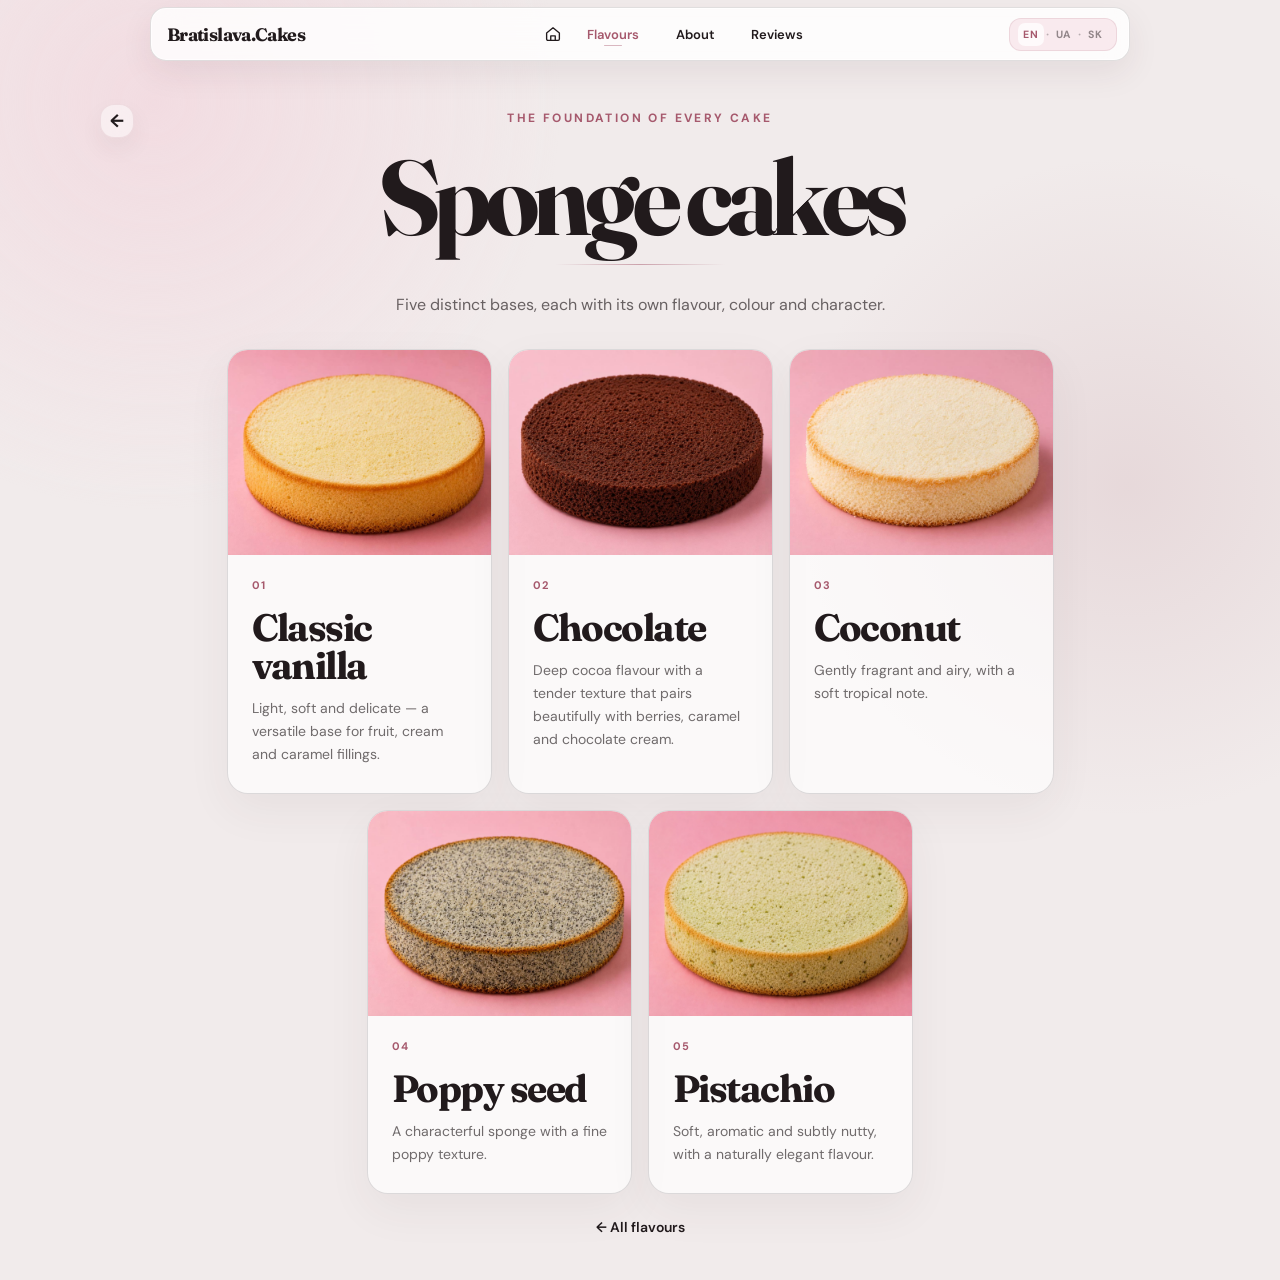
==== commit 3786af8b: "Polish cake website reviews and catalog layout" ====
--- a/biscuits.html
+++ b/biscuits.html
@@ -60,7 +60,7 @@
     </section>
 
     <a href="fillings.html" class="about-back" data-i18n="backFlavours">← All flavours</a>
-    <footer class="contacts"><p data-i18n="contactText">Contact me</p><div class="contact-links"><a href="https://www.instagram.com/torty_bratislava_?igsh=MTR3NGNseXhjaHdnbg==" target="_blank" rel="noopener noreferrer">Instagram</a><a href="https://www.facebook.com/Ilonatortybratislava" target="_blank" rel="noopener noreferrer">Facebook</a><a href="https://t.me/Lol_ita_18" target="_blank" rel="noopener noreferrer">Telegram</a></div></footer>
+    <footer class="contacts"><p data-i18n="contactText">Contact me</p><div class="contact-links"><a href="https://www.instagram.com/torty_bratislava_?igsh=MTR3NGNseXhjaHdnbg==" target="_blank" rel="noopener noreferrer">Instagram</a><a href="https://www.facebook.com/Ilonatortybratislava" target="_blank" rel="noopener noreferrer">Facebook</a><a href="https://t.me/Lol_ita_18" target="_blank" rel="noopener noreferrer">Telegram</a><a href="mailto:younglola.forever@gmail.com">Email</a></div></footer>
   </main>
   <script src="script.js"></script>
 </body>
--- a/style.css
+++ b/style.css
@@ -41,6 +41,7 @@
 
 .page {
   min-height: 100vh;
+  padding-top: 76px;
 }
 
 /* =========================
@@ -48,39 +49,51 @@
 ========================= */
 
 .top-nav {
-  position: sticky;
-  top: 18px;
-  z-index: 50;
+  position: fixed;
+  top: 7px;
+  left: 50%;
+  z-index: 1000;
+  transform: translateX(-50%);
 
   width: calc(100% - 40px);
-  max-width: 1150px;
-
-  margin: 18px auto 0;
-  padding: 14px 18px;
-
-  display: flex;
+  max-width: 1080px;
+
+  margin: 0 auto;
+  padding: 9px 12px 9px 18px;
+
+  display: grid;
+  grid-template-columns: 190px minmax(390px, 1fr) 118px;
   align-items: center;
-  justify-content: space-between;
-  gap: 20px;
-
-  background: rgba(241, 235, 235, 0.88);
-  border: 1px solid rgba(166, 89, 109, 0.25);
-  border-radius: 26px;
+  gap: 14px;
+  min-height: 56px;
+
+  background: rgba(255, 255, 255, 0.8);
+  border: 1px solid rgba(166, 89, 109, 0.18);
+  border-radius: 16px;
 
   backdrop-filter: blur(14px);
   -webkit-backdrop-filter: blur(14px);
 
-  box-shadow: 0 12px 30px rgba(166, 89, 109, 0.14);
+  box-shadow:
+    inset 0 0 0 1px rgba(255, 255, 255, 0.7),
+    0 14px 40px rgba(73, 43, 51, 0.09);
+  transition: top 0.22s ease, padding 0.22s ease, max-width 0.22s ease, border-radius 0.22s ease, box-shadow 0.22s ease, background 0.22s ease;
 }
 
 .nav-logo {
   display: flex;
   align-items: center;
   gap: 12px;
-
-  color: var(--dark-pink);
+  width: 190px;
+  white-space: nowrap;
+
+  color: var(--ink);
   text-decoration: none;
-  font-weight: 900;
+  font-family: "Fraunces", serif;
+  font-size: 18px;
+  font-weight: 700;
+  letter-spacing: -0.035em;
+  transition: font-size 0.22s ease, color 0.22s ease;
 }
 
 .nav-logo img {
@@ -94,39 +107,96 @@
 }
 
 .nav-links {
-  display: flex;
+  display: grid;
+  grid-template-columns: 38px repeat(3, 92px);
   align-items: center;
-  gap: 12px;
+  justify-content: center;
+  gap: 6px;
+  width: 100%;
 }
 
 .nav-links a {
-  padding: 12px 18px;
-
+  position: relative;
+  min-height: 38px;
+  padding: 0 10px;
+
+  display: inline-flex;
+  align-items: center;
+  justify-content: center;
+
+  color: var(--ink);
+  background: transparent;
+
+  border: 1px solid transparent;
+  border-radius: 10px;
+
+  text-decoration: none;
+  font-size: 13px;
+  font-weight: 600;
+  white-space: nowrap;
+
+  transition: 0.25s;
+}
+
+.nav-links a:hover {
   color: var(--dark-pink);
-  background: var(--light-pink);
-
-  border: 1px solid transparent;
-  border-radius: 18px;
-
-  text-decoration: none;
-  font-weight: 800;
-
-  transition: 0.25s;
-}
-
-.nav-links a:hover {
-  color: var(--cream);
-  background: var(--bright-pink);
-
-  transform: translateY(-2px);
-}
-
-.nav-links a.active {
-  color: var(--cream);
-  background: var(--dark-pink);
-  border-color: var(--dark-pink);
-
-  box-shadow: 0 8px 20px rgba(166, 89, 109, 0.25);
+  background: rgba(243, 213, 221, 0.55);
+  transform: none;
+}
+
+.nav-links a.active,
+.nav-links a.current {
+  color: var(--dark-pink);
+  background: transparent;
+  border-color: transparent;
+  box-shadow: none;
+}
+
+.nav-links a.current::after,
+.nav-links a.active::after {
+  content: "";
+  position: absolute;
+  left: 50%;
+  bottom: 5px;
+  width: 18px;
+  height: 1px;
+  border-radius: 999px;
+  background: rgba(166, 89, 109, 0.42);
+  transform: translateX(-50%);
+}
+
+.nav-links .home-icon-link {
+  width: 38px;
+  height: 38px;
+  padding: 0;
+}
+
+body.nav-scrolled .top-nav {
+  top: 7px;
+  max-width: 1080px;
+  padding: 9px 12px 9px 18px;
+  background: rgba(255, 255, 255, 0.8);
+  border-color: rgba(166, 89, 109, 0.18);
+  border-radius: 16px;
+  box-shadow:
+    inset 0 0 0 1px rgba(255, 255, 255, 0.7),
+    0 14px 40px rgba(73, 43, 51, 0.09);
+}
+
+body.nav-scrolled .nav-logo {
+  font-size: 18px;
+}
+
+body.nav-scrolled .nav-links a {
+  min-height: 38px;
+  padding: 0 10px;
+  font-size: 13px;
+}
+
+body.nav-scrolled .nav-links .home-icon-link {
+  width: 38px;
+  height: 38px;
+  padding: 0;
 }
 
 /* =========================
@@ -247,6 +317,10 @@
 .contact-links a {
   padding: 10px 16px;
 
+  display: inline-flex;
+  align-items: center;
+  gap: 8px;
+
   color: var(--dark-pink);
   background: var(--light-pink);
 
@@ -260,6 +334,36 @@
   transition: 0.25s;
 }
 
+.contact-links a::before {
+  width: 17px;
+  height: 17px;
+  display: inline-block;
+  flex: 0 0 17px;
+  content: "";
+  background-color: currentColor;
+  opacity: 0.9;
+}
+
+.contact-links a[href*="instagram"]::before {
+  -webkit-mask: url("data:image/svg+xml,%3Csvg viewBox='0 0 24 24' xmlns='http://www.w3.org/2000/svg'%3E%3Cpath d='M7.6 2.8h8.8A4.8 4.8 0 0 1 21.2 7.6v8.8a4.8 4.8 0 0 1-4.8 4.8H7.6a4.8 4.8 0 0 1-4.8-4.8V7.6A4.8 4.8 0 0 1 7.6 2.8Zm0 2A2.8 2.8 0 0 0 4.8 7.6v8.8a2.8 2.8 0 0 0 2.8 2.8h8.8a2.8 2.8 0 0 0 2.8-2.8V7.6a2.8 2.8 0 0 0-2.8-2.8H7.6Zm4.4 3.1a4.1 4.1 0 1 1 0 8.2 4.1 4.1 0 0 1 0-8.2Zm0 2a2.1 2.1 0 1 0 0 4.2 2.1 2.1 0 0 0 0-4.2Zm4.55-2.35a.95.95 0 1 1 0 1.9.95.95 0 0 1 0-1.9Z'/%3E%3C/svg%3E") center / contain no-repeat;
+  mask: url("data:image/svg+xml,%3Csvg viewBox='0 0 24 24' xmlns='http://www.w3.org/2000/svg'%3E%3Cpath d='M7.6 2.8h8.8A4.8 4.8 0 0 1 21.2 7.6v8.8a4.8 4.8 0 0 1-4.8 4.8H7.6a4.8 4.8 0 0 1-4.8-4.8V7.6A4.8 4.8 0 0 1 7.6 2.8Zm0 2A2.8 2.8 0 0 0 4.8 7.6v8.8a2.8 2.8 0 0 0 2.8 2.8h8.8a2.8 2.8 0 0 0 2.8-2.8V7.6a2.8 2.8 0 0 0-2.8-2.8H7.6Zm4.4 3.1a4.1 4.1 0 1 1 0 8.2 4.1 4.1 0 0 1 0-8.2Zm0 2a2.1 2.1 0 1 0 0 4.2 2.1 2.1 0 0 0 0-4.2Zm4.55-2.35a.95.95 0 1 1 0 1.9.95.95 0 0 1 0-1.9Z'/%3E%3C/svg%3E") center / contain no-repeat;
+}
+
+.contact-links a[href*="facebook"]::before {
+  -webkit-mask: url("data:image/svg+xml,%3Csvg viewBox='0 0 24 24' xmlns='http://www.w3.org/2000/svg'%3E%3Cpath d='M14 8.1V6.8c0-.62.42-.76.72-.76h1.84V3.02L14.03 3c-2.8 0-3.44 2.1-3.44 3.44V8.1H8.36v3.12h2.23V21h3.36v-9.78h2.5l.33-3.12H14Z'/%3E%3C/svg%3E") center / contain no-repeat;
+  mask: url("data:image/svg+xml,%3Csvg viewBox='0 0 24 24' xmlns='http://www.w3.org/2000/svg'%3E%3Cpath d='M14 8.1V6.8c0-.62.42-.76.72-.76h1.84V3.02L14.03 3c-2.8 0-3.44 2.1-3.44 3.44V8.1H8.36v3.12h2.23V21h3.36v-9.78h2.5l.33-3.12H14Z'/%3E%3C/svg%3E") center / contain no-repeat;
+}
+
+.contact-links a[href*="t.me"]::before {
+  -webkit-mask: url("data:image/svg+xml,%3Csvg viewBox='0 0 24 24' xmlns='http://www.w3.org/2000/svg'%3E%3Cpath d='M21.7 4.3 18.6 19c-.24 1.06-.86 1.32-1.74.82l-4.8-3.54-2.32 2.23c-.26.26-.48.48-.98.48l.35-4.9L18.02 6.1c.39-.35-.08-.55-.6-.2L6.4 12.84 1.66 11.35c-1.03-.32-1.05-1.03.21-1.52L20.4 2.69c.86-.32 1.62.2 1.3 1.61Z'/%3E%3C/svg%3E") center / contain no-repeat;
+  mask: url("data:image/svg+xml,%3Csvg viewBox='0 0 24 24' xmlns='http://www.w3.org/2000/svg'%3E%3Cpath d='M21.7 4.3 18.6 19c-.24 1.06-.86 1.32-1.74.82l-4.8-3.54-2.32 2.23c-.26.26-.48.48-.98.48l.35-4.9L18.02 6.1c.39-.35-.08-.55-.6-.2L6.4 12.84 1.66 11.35c-1.03-.32-1.05-1.03.21-1.52L20.4 2.69c.86-.32 1.62.2 1.3 1.61Z'/%3E%3C/svg%3E") center / contain no-repeat;
+}
+
+.contact-links a[href^="mailto:"]::before {
+  -webkit-mask: url("data:image/svg+xml,%3Csvg viewBox='0 0 24 24' xmlns='http://www.w3.org/2000/svg'%3E%3Cpath d='M3.7 5h16.6c.94 0 1.7.76 1.7 1.7v10.6c0 .94-.76 1.7-1.7 1.7H3.7c-.94 0-1.7-.76-1.7-1.7V6.7C2 5.76 2.76 5 3.7 5Zm.74 2 7.56 5.28L19.56 7H4.44Zm15.56 9.7V8.92l-7.43 5.2a1 1 0 0 1-1.14 0L4 8.92v7.78c0 .17.13.3.3.3h15.4c.17 0 .3-.13.3-.3Z'/%3E%3C/svg%3E") center / contain no-repeat;
+  mask: url("data:image/svg+xml,%3Csvg viewBox='0 0 24 24' xmlns='http://www.w3.org/2000/svg'%3E%3Cpath d='M3.7 5h16.6c.94 0 1.7.76 1.7 1.7v10.6c0 .94-.76 1.7-1.7 1.7H3.7c-.94 0-1.7-.76-1.7-1.7V6.7C2 5.76 2.76 5 3.7 5Zm.74 2 7.56 5.28L19.56 7H4.44Zm15.56 9.7V8.92l-7.43 5.2a1 1 0 0 1-1.14 0L4 8.92v7.78c0 .17.13.3.3.3h15.4c.17 0 .3-.13.3-.3Z'/%3E%3C/svg%3E") center / contain no-repeat;
+}
+
 .contact-links a:hover {
   color: var(--cream);
   background: var(--dark-pink);
@@ -268,25 +372,58 @@
 }
 
 @media (max-width: 700px) {
+  .page {
+    padding-top: 112px;
+  }
+
   .top-nav {
-    top: 8px;
+    top: 6px;
 
     width: calc(100% - 20px);
-    margin-top: 8px;
-
-    flex-direction: column;
-    gap: 12px;
+    margin-top: 0;
+    padding: 10px 12px;
+
+    grid-template-columns: 1fr auto;
+    gap: 8px;
+    min-height: 0;
+  }
+
+  .nav-logo {
+    width: auto;
+    font-size: 17px;
   }
 
   .nav-links {
+    grid-column: 1 / -1;
+    order: 3;
+    width: 100%;
+    grid-template-columns: 38px repeat(3, minmax(74px, 1fr));
     justify-content: center;
-    flex-wrap: wrap;
-    gap: 8px;
+    gap: 6px;
   }
 
   .nav-links a {
-    padding: 10px 13px;
-    font-size: 14px;
+    min-height: 36px;
+    padding: 0 8px;
+    font-size: 13px;
+  }
+
+  .nav-links .home-icon-link,
+  body.nav-scrolled .nav-links .home-icon-link {
+    width: 38px;
+    height: 36px;
+    padding: 0;
+  }
+
+  body.nav-scrolled .top-nav {
+    top: 6px;
+    padding: 10px 12px;
+  }
+
+  body.nav-scrolled .nav-links a {
+    min-height: 36px;
+    padding: 0 8px;
+    font-size: 13px;
   }
 
   .main-hero {
@@ -336,35 +473,54 @@
   font-family: "DM Sans", sans-serif;
 }
 
+.page:has(.main-hero) {
+  padding-top: 0;
+}
+
 .home-page .top-nav {
-  top: 16px;
-  max-width: 1180px;
-  padding: 12px 14px 12px 24px;
-  background: rgba(255, 255, 255, 0.7);
-  border: 1px solid rgba(33, 26, 28, 0.08);
-  border-radius: 18px;
-  box-shadow: 0 14px 40px rgba(73, 43, 51, 0.08);
+  top: 7px;
+  max-width: 1080px;
+  padding: 9px 12px 9px 18px;
+  display: grid;
+  grid-template-columns: 190px minmax(390px, 1fr) 118px;
+  gap: 14px;
+  min-height: 56px;
+  background: rgba(255, 255, 255, 0.8);
+  border: 1px solid rgba(166, 89, 109, 0.18);
+  border-radius: 16px;
+  box-shadow:
+    inset 0 0 0 1px rgba(255, 255, 255, 0.7),
+    0 14px 40px rgba(73, 43, 51, 0.09);
 }
 
 .home-page .nav-logo {
+  width: 190px;
   color: var(--ink);
   font-family: "Fraunces", serif;
-  font-size: 21px;
+  font-size: 18px;
   font-weight: 700;
   letter-spacing: -0.035em;
+  white-space: nowrap;
+  transition: font-size 0.22s ease;
 }
 
 .home-page .nav-links {
+  display: grid;
+  grid-template-columns: 38px repeat(3, 92px);
+  justify-content: center;
   gap: 6px;
+  width: 100%;
 }
 
 .home-page .nav-links a {
-  padding: 10px 14px;
+  min-height: 38px;
+  padding: 0 10px;
   color: var(--ink);
   background: transparent;
   border-radius: 10px;
-  font-size: 14px;
+  font-size: 13px;
   font-weight: 600;
+  white-space: nowrap;
 }
 
 .home-page .nav-links a:hover {
@@ -376,28 +532,60 @@
 .language-switcher {
   display: flex;
   align-items: center;
+  justify-content: center;
+  justify-self: end;
   gap: 2px;
-  padding: 5px 7px;
+  width: 118px;
+  padding: 4px 6px;
   color: rgba(33, 26, 28, 0.3);
   background: rgba(243, 213, 221, 0.45);
   border: 1px solid rgba(166, 89, 109, 0.14);
   border-radius: 12px;
+  transition: transform 0.22s ease;
 }
 
 .language-option {
-  padding: 6px;
+  padding: 5px;
   color: rgba(33, 26, 28, 0.48);
   background: transparent;
   border: 0;
   border-radius: 7px;
   font: inherit;
-  font-size: 11px;
+  font-size: 10.5px;
   font-weight: 700;
   letter-spacing: 0.08em;
   cursor: pointer;
   transition: 0.2s ease;
 }
 
+body.nav-scrolled .home-page .top-nav {
+  top: 7px;
+  max-width: 1080px;
+  padding: 9px 12px 9px 18px;
+  background: rgba(255, 255, 255, 0.8);
+  border-color: rgba(166, 89, 109, 0.18);
+  border-radius: 16px;
+  box-shadow:
+    inset 0 0 0 1px rgba(255, 255, 255, 0.7),
+    0 14px 40px rgba(73, 43, 51, 0.09);
+}
+
+body.nav-scrolled .home-page .nav-logo {
+  font-size: 18px;
+}
+
+body.nav-scrolled .home-page .nav-links a {
+  min-height: 38px;
+  padding: 0 10px;
+  font-size: 13px;
+  transform: none;
+}
+
+body.nav-scrolled .language-switcher {
+  transform: none;
+  transform-origin: right center;
+}
+
 .language-option:hover,
 .language-option.active {
   color: var(--dark-pink);
@@ -405,9 +593,9 @@
 }
 
 .home-page .main-hero {
-  min-height: calc(100vh - 96px);
-  min-height: calc(100svh - 96px);
-  padding: clamp(36px, 6svh, 72px) 24px clamp(150px, 19svh, 190px);
+  min-height: 100vh;
+  min-height: 100svh;
+  padding: clamp(86px, 10svh, 112px) 24px clamp(150px, 19svh, 190px);
   display: flex;
   align-items: center;
   justify-content: center;
@@ -725,13 +913,10 @@
 
 .home-page .nav-links a.current {
   color: var(--dark-pink);
-  background: rgba(243, 213, 221, 0.55);
+  background: transparent;
 }
 
 .home-page .nav-links .home-icon-link {
-  width: 38px;
-  height: 38px;
-  padding: 9px;
   display: inline-flex;
   align-items: center;
   justify-content: center;
@@ -2228,16 +2413,27 @@
 
 .reviews-page {
   position: relative;
-  overflow: hidden;
+  overflow-x: hidden;
+  overflow-y: visible;
   padding-bottom: 10px;
   background:
     radial-gradient(circle at 50% 7%, rgba(243, 213, 221, 0.82), transparent 30%),
     radial-gradient(circle at 92% 58%, rgba(166, 89, 109, 0.08), transparent 24%);
 }
 
-.reviews-page > * {
+.reviews-page > :not(.top-nav):not(.story-review-album):not(.cake-lightbox) {
   position: relative;
   z-index: 1;
+}
+
+.reviews-page > .story-review-album {
+  position: fixed;
+  z-index: 2200;
+}
+
+.reviews-page > .top-nav {
+  position: fixed;
+  z-index: 1000;
 }
 
 .reviews-hero {
@@ -2265,29 +2461,38 @@
 }
 
 .reviews-board {
-  width: min(1120px, calc(100% - 40px));
+  width: min(1080px, calc(100% - 40px));
   margin: 0 auto;
   display: grid;
-  grid-template-columns: minmax(320px, 0.9fr) minmax(420px, 1.1fr);
+  grid-template-columns: minmax(320px, 0.94fr) minmax(380px, 0.86fr);
   align-items: stretch;
   gap: 18px;
 }
 
 .reviews-board-main,
 .reviews-board-side {
+  position: relative;
   min-width: 0;
 }
 
 .reviews-board-side {
+  z-index: 3;
   display: grid;
+  grid-template-rows: minmax(0, 1fr) auto;
+  align-content: stretch;
   gap: 12px;
+  height: 100%;
+}
+
+.reviews-board-main {
+  z-index: 1;
 }
 
 .review-form-card {
   width: 100%;
   height: 100%;
   margin: 0;
-  padding: 16px;
+  padding: 14px;
   display: flex;
   flex-direction: column;
   background:
@@ -2300,7 +2505,7 @@
 }
 
 .review-form-heading {
-  padding: 8px 8px 24px;
+  padding: 7px 8px 16px;
   display: grid;
   grid-template-columns: 44px 1fr;
   gap: 10px;
@@ -2464,7 +2669,11 @@
   position: relative;
   width: 100%;
   margin: 0;
-  padding: 14px 16px;
+  padding: 10px;
+  display: grid;
+  grid-template-rows: auto minmax(0, 1fr) auto;
+  align-items: stretch;
+  row-gap: 10px;
   background:
     linear-gradient(145deg, rgba(255, 250, 247, 0.72), rgba(255, 255, 255, 0.5));
   border: 1px solid rgba(166, 89, 109, 0.18);
@@ -2475,24 +2684,24 @@
 }
 
 .story-reviews-heading .hero-kicker::after,
-.reviews-board .most-loved-heading .hero-kicker::after,
-.instagram-reviews-card .hero-kicker::after {
+.reviews-board .most-loved-heading .hero-kicker::after {
   content: "";
   display: block;
   width: 46px;
   height: 1px;
-  margin-top: 8px;
+  margin-top: 6px;
   background: linear-gradient(90deg, rgba(166, 89, 109, 0.42), transparent);
 }
 
 .story-reviews-heading {
-  margin-bottom: 10px;
+  margin-bottom: 0;
   text-align: left;
 }
 
 .story-reviews-grid {
   display: grid;
-  grid-template-columns: repeat(2, minmax(0, 1fr));
+  grid-template-columns: 1fr;
+  align-content: space-between;
   gap: 8px;
 }
 
@@ -2504,11 +2713,11 @@
   position: relative;
   overflow: hidden;
   display: grid;
-  grid-template-columns: 72px 1fr;
+  grid-template-columns: 56px 1fr;
   align-items: center;
-  gap: 9px;
-  min-height: 82px;
-  padding: 8px;
+  gap: 6px;
+  min-height: 68px;
+  padding: 6px 7px;
   background: rgba(255, 255, 255, 0.72);
   border: 1px solid rgba(33, 26, 28, 0.11);
   border-radius: 18px;
@@ -2520,9 +2729,9 @@
 .story-review-card::after {
   content: "↗";
   position: absolute;
-  right: 9px;
-  bottom: 8px;
-  padding: 3px 7px;
+  right: 8px;
+  bottom: 7px;
+  padding: 2px 6px;
   color: rgba(166, 89, 109, 0.78);
   background: rgba(255, 250, 247, 0.78);
   border: 1px solid rgba(166, 89, 109, 0.12);
@@ -2539,8 +2748,8 @@
 }
 
 .story-review-card img {
-  width: 72px;
-  height: 66px;
+  width: 56px;
+  height: 54px;
   object-fit: contain;
   object-position: center;
   background: rgba(255, 255, 255, 0.82);
@@ -2551,8 +2760,8 @@
 
 .story-review-card p {
   color: rgba(33, 26, 28, 0.76);
-  font-size: 11.5px;
-  line-height: 1.35;
+  font-size: 10.2px;
+  line-height: 1.24;
   display: -webkit-box;
   -webkit-line-clamp: 3;
   -webkit-box-orient: vertical;
@@ -2563,14 +2772,14 @@
   grid-column: 2;
   justify-self: start;
   width: fit-content;
-  margin-top: -3px;
-  padding: 5px 9px;
+  margin-top: -4px;
+  padding: 3px 8px;
   color: var(--dark-pink);
   background: rgba(243, 213, 221, 0.44);
   border: 1px solid rgba(166, 89, 109, 0.14);
   border-radius: 999px;
   font: inherit;
-  font-size: 10px;
+  font-size: 9.5px;
   font-weight: 800;
   cursor: pointer;
   transition: 0.18s ease;
@@ -2583,10 +2792,59 @@
   border-color: var(--ink);
 }
 
+.story-highlight-row {
+  margin-top: 0;
+  padding: 7px 10px;
+  align-self: center;
+  display: flex;
+  align-items: center;
+  justify-content: space-between;
+  gap: 12px;
+  color: var(--white);
+  text-decoration: none;
+  background: var(--ink);
+  border: 1px solid rgba(255, 255, 255, 0.08);
+  border-radius: 16px;
+  box-shadow: 0 10px 22px rgba(33, 26, 28, 0.12);
+  transition: 0.18s ease;
+}
+
+.story-highlight-row span {
+  display: grid;
+  gap: 2px;
+}
+
+.story-highlight-row small {
+  color: rgba(255, 255, 255, 0.56);
+  font-size: 9.5px;
+  font-weight: 800;
+  letter-spacing: 0.12em;
+  text-transform: uppercase;
+}
+
+.story-highlight-row strong {
+  color: var(--white);
+  font-size: 12px;
+}
+
+.story-highlight-row em {
+  color: rgba(243, 213, 221, 0.95);
+  font-size: 11px;
+  font-style: normal;
+  font-weight: 800;
+  white-space: nowrap;
+}
+
+.story-highlight-row:hover {
+  background: #2a2024;
+  border-color: rgba(255, 255, 255, 0.16);
+  transform: translateY(-1px);
+}
+
 .story-review-album {
   position: fixed;
   inset: 0;
-  z-index: 80;
+  z-index: 2200;
   padding: 24px;
   display: none;
   align-items: center;
@@ -2671,71 +2929,17 @@
   cursor: pointer;
 }
 
-.instagram-reviews-section {
-  width: 100%;
-  margin: 0;
-}
-
-.instagram-reviews-card {
-  position: relative;
-  padding: 18px;
-  display: grid;
-  grid-template-columns: 1fr;
-  align-items: start;
-  gap: 14px;
-  background:
-    linear-gradient(135deg, rgba(255, 255, 255, 0.78), rgba(243, 213, 221, 0.54)),
-    radial-gradient(circle at 8% 18%, rgba(166, 89, 109, 0.16), transparent 34%);
-  border: 1px solid rgba(33, 26, 28, 0.13);
-  border-radius: 26px;
-  box-shadow:
-    inset 0 0 0 1px rgba(255, 255, 255, 0.58),
-    0 18px 55px rgba(73, 43, 51, 0.085);
-}
-
-.instagram-reviews-card h2 {
-  margin: 5px 0 10px;
-  color: var(--ink);
-  font-family: "Fraunces", serif;
-  font-size: 30px;
-  line-height: 1;
-  letter-spacing: -0.045em;
-}
-
-.instagram-reviews-card p:not(.hero-kicker) {
-  max-width: 560px;
-  color: rgba(33, 26, 28, 0.62);
-  font-size: 14px;
-  line-height: 1.7;
-}
-
-.instagram-review-link {
-  padding: 13px 20px;
-  color: var(--white);
-  background: var(--ink);
-  border-radius: 999px;
-  text-decoration: none;
-  font-size: 13px;
-  font-weight: 700;
-  white-space: nowrap;
-  transition: 0.2s ease;
-}
-
-.instagram-review-link:hover {
-  background: var(--dark-pink);
-  transform: translateY(-2px);
-}
-
 .reviews-board .most-loved {
   position: relative;
   width: 100%;
   margin: 0;
-  padding: 18px;
+  padding: 10px 12px;
+  display: block;
   background:
     radial-gradient(circle at 92% 10%, rgba(166, 89, 109, 0.14), transparent 30%),
     linear-gradient(145deg, rgba(248, 225, 231, 0.54), rgba(255, 250, 247, 0.72));
   border-color: rgba(166, 89, 109, 0.2);
-  border-radius: 24px;
+  border-radius: 20px;
   box-shadow:
     inset 0 0 0 1px rgba(255, 255, 255, 0.58),
     0 14px 38px rgba(73, 43, 51, 0.07);
@@ -2743,23 +2947,30 @@
 
 .reviews-board .most-loved-heading {
   max-width: none;
-  margin: 0 0 13px;
+  margin: 0 0 6px;
   text-align: left;
 }
 
 .reviews-board .most-loved-heading h2 {
-  font-size: 30px;
+  font-size: 19px;
 }
 
 .reviews-board .most-loved-heading > p:last-child {
-  max-width: none;
-  margin: 8px 0 0;
-  font-size: 13px;
-  line-height: 1.45;
+  max-width: 310px;
+  margin: 5px 0 0;
+  font-size: 10.5px;
+  line-height: 1.28;
 }
 
 .reviews-board .most-loved-grid {
   justify-content: flex-start;
+  gap: 6px;
+}
+
+.reviews-board .most-loved .most-loved-chip {
+  padding: 5px 8px;
+  font-size: 10.5px;
+  box-shadow: 0 7px 16px rgba(73, 43, 51, 0.045);
 }
 
 @media (max-width: 650px) {
@@ -2776,6 +2987,7 @@
   .reviews-hero { padding: 42px 0 32px; }
   .reviews-hero h1 { font-size: clamp(48px, 14vw, 66px); }
   .reviews-board { width: calc(100% - 20px); grid-template-columns: 1fr; gap: 12px; }
+  .reviews-board-side { grid-template-rows: auto; }
   .review-form-card { width: 100%; padding: 10px; border-radius: 20px; }
   .review-form-heading { padding: 16px 10px 22px; }
   .site-review-form { padding: 22px 16px; border-radius: 14px; }
@@ -2783,15 +2995,13 @@
   .approved-reviews-grid { grid-template-columns: 1fr; }
   .story-reviews-section { width: 100%; padding: 13px; }
   .story-reviews-grid { grid-template-columns: 1fr; }
+  .story-highlight-row { align-items: flex-start; }
   .story-review-card p { font-size: 11px; }
   .story-review-album { padding: 12px; }
   .story-review-album-card { grid-template-columns: 1fr; max-height: 92vh; border-radius: 24px; }
   .story-review-album-image img { max-height: 46vh; }
   .story-review-album-copy h2 { font-size: 34px; }
   .story-review-album-text { font-size: 14px; line-height: 1.62; }
-  .instagram-reviews-section { width: 100%; }
-  .instagram-reviews-card { grid-template-columns: 1fr; }
-  .instagram-review-link { width: fit-content; }
 }
 
 .home-page .contacts {
@@ -2833,6 +3043,10 @@
   border-radius: 12px;
 }
 
+.home-page .contact-links a::before {
+  background-color: currentColor;
+}
+
 .home-page .contact-links a:hover {
   color: var(--ink);
   background: rgba(243, 213, 221, 0.82);
@@ -2848,34 +3062,54 @@
 
 @media (max-width: 700px) {
   .home-page .top-nav {
-    padding: 12px 14px;
-    flex-direction: row;
-    flex-wrap: wrap;
+    top: 6px;
+    padding: 10px 12px;
+    grid-template-columns: 1fr auto;
     gap: 8px;
+    min-height: 0;
+  }
+
+  body.nav-scrolled .home-page .top-nav {
+    top: 6px;
+    padding: 10px 12px;
   }
 
   .home-page .nav-logo {
+    width: auto;
     font-size: 17px;
   }
 
   .language-switcher {
+    width: auto;
     margin-left: auto;
+    justify-self: end;
   }
 
   .home-page .nav-links {
+    grid-column: 1 / -1;
     order: 3;
     width: 100%;
+    grid-template-columns: 38px repeat(3, minmax(74px, 1fr));
+    gap: 6px;
   }
 
   .home-page .nav-links a {
-    padding: 8px 12px;
+    min-height: 36px;
+    padding: 0 8px;
     font-size: 13px;
   }
 
+  .home-page .nav-links .home-icon-link,
+  body.nav-scrolled .home-page .nav-links .home-icon-link {
+    width: 38px;
+    height: 36px;
+    padding: 0;
+  }
+
   .home-page .main-hero {
-    min-height: calc(100vh - 132px);
-    min-height: calc(100svh - 132px);
-    padding: 28px 18px 122px;
+    min-height: 100vh;
+    min-height: 100svh;
+    padding: 108px 18px 122px;
   }
 
   .home-page .hero-content {
@@ -3034,10 +3268,137 @@
   .approved-review-card,
   .story-reviews-section,
   .story-review-card,
-  .instagram-reviews-card,
   .most-loved,
   .home-page .contacts,
   .real-cake-tile
 ) {
   border-color: rgba(33, 26, 28, 0.14);
 }
+
+/* =========================
+   ОДНАКОВЕ МЕНЮ НА ВСІХ СТОРІНКАХ
+========================= */
+
+.top-nav,
+.home-page .top-nav,
+body.nav-scrolled .top-nav,
+body.nav-scrolled .home-page .top-nav {
+  top: 7px;
+  width: min(980px, calc(100% - 40px));
+  max-width: 980px;
+  min-height: 54px;
+  padding: 8px 12px 8px 16px;
+  display: grid;
+  grid-template-columns: 176px auto 108px;
+  align-items: center;
+  gap: 10px;
+  background: rgba(255, 255, 255, 0.82);
+  border: 1px solid rgba(33, 26, 28, 0.13);
+  border-radius: 16px;
+  box-shadow:
+    inset 0 0 0 1px rgba(255, 255, 255, 0.65),
+    0 12px 32px rgba(73, 43, 51, 0.08);
+}
+
+.nav-logo,
+.home-page .nav-logo,
+body.nav-scrolled .nav-logo,
+body.nav-scrolled .home-page .nav-logo {
+  width: 176px;
+  font-size: 18px;
+}
+
+.nav-links,
+.home-page .nav-links {
+  width: auto;
+  justify-self: center;
+  display: grid;
+  grid-template-columns: 34px repeat(3, 78px);
+  align-items: center;
+  justify-content: center;
+  gap: 4px;
+}
+
+.nav-links a,
+.home-page .nav-links a,
+body.nav-scrolled .nav-links a,
+body.nav-scrolled .home-page .nav-links a {
+  min-height: 36px;
+  padding: 0 8px;
+  font-size: 13px;
+  transform: none;
+}
+
+.nav-links .home-icon-link,
+.home-page .nav-links .home-icon-link,
+body.nav-scrolled .nav-links .home-icon-link,
+body.nav-scrolled .home-page .nav-links .home-icon-link {
+  width: 34px;
+  height: 36px;
+  padding: 0;
+}
+
+.language-switcher,
+body.nav-scrolled .language-switcher {
+  width: 108px;
+  justify-self: end;
+  padding: 4px 5px;
+  transform: none;
+}
+
+@media (max-width: 700px) {
+  .top-nav,
+  .home-page .top-nav,
+  body.nav-scrolled .top-nav,
+  body.nav-scrolled .home-page .top-nav {
+    top: 6px;
+    width: min(560px, calc(100% - 20px));
+    max-width: 560px;
+    min-height: 0;
+    padding: 9px 10px;
+    grid-template-columns: 1fr auto;
+    gap: 7px;
+  }
+
+  .nav-logo,
+  .home-page .nav-logo,
+  body.nav-scrolled .nav-logo,
+  body.nav-scrolled .home-page .nav-logo {
+    width: auto;
+    font-size: 17px;
+  }
+
+  .nav-links,
+  .home-page .nav-links {
+    grid-column: 1 / -1;
+    order: 3;
+    width: 100%;
+    grid-template-columns: 34px repeat(3, minmax(64px, 1fr));
+    gap: 4px;
+  }
+
+  .nav-links a,
+  .home-page .nav-links a,
+  body.nav-scrolled .nav-links a,
+  body.nav-scrolled .home-page .nav-links a {
+    min-height: 34px;
+    padding: 0 6px;
+    font-size: 12.5px;
+  }
+
+  .nav-links .home-icon-link,
+  .home-page .nav-links .home-icon-link,
+  body.nav-scrolled .nav-links .home-icon-link,
+  body.nav-scrolled .home-page .nav-links .home-icon-link {
+    width: 34px;
+    height: 34px;
+    padding: 0;
+  }
+
+  .language-switcher,
+  body.nav-scrolled .language-switcher {
+    width: auto;
+    justify-self: end;
+    margin-left: auto;
+  }
+}
